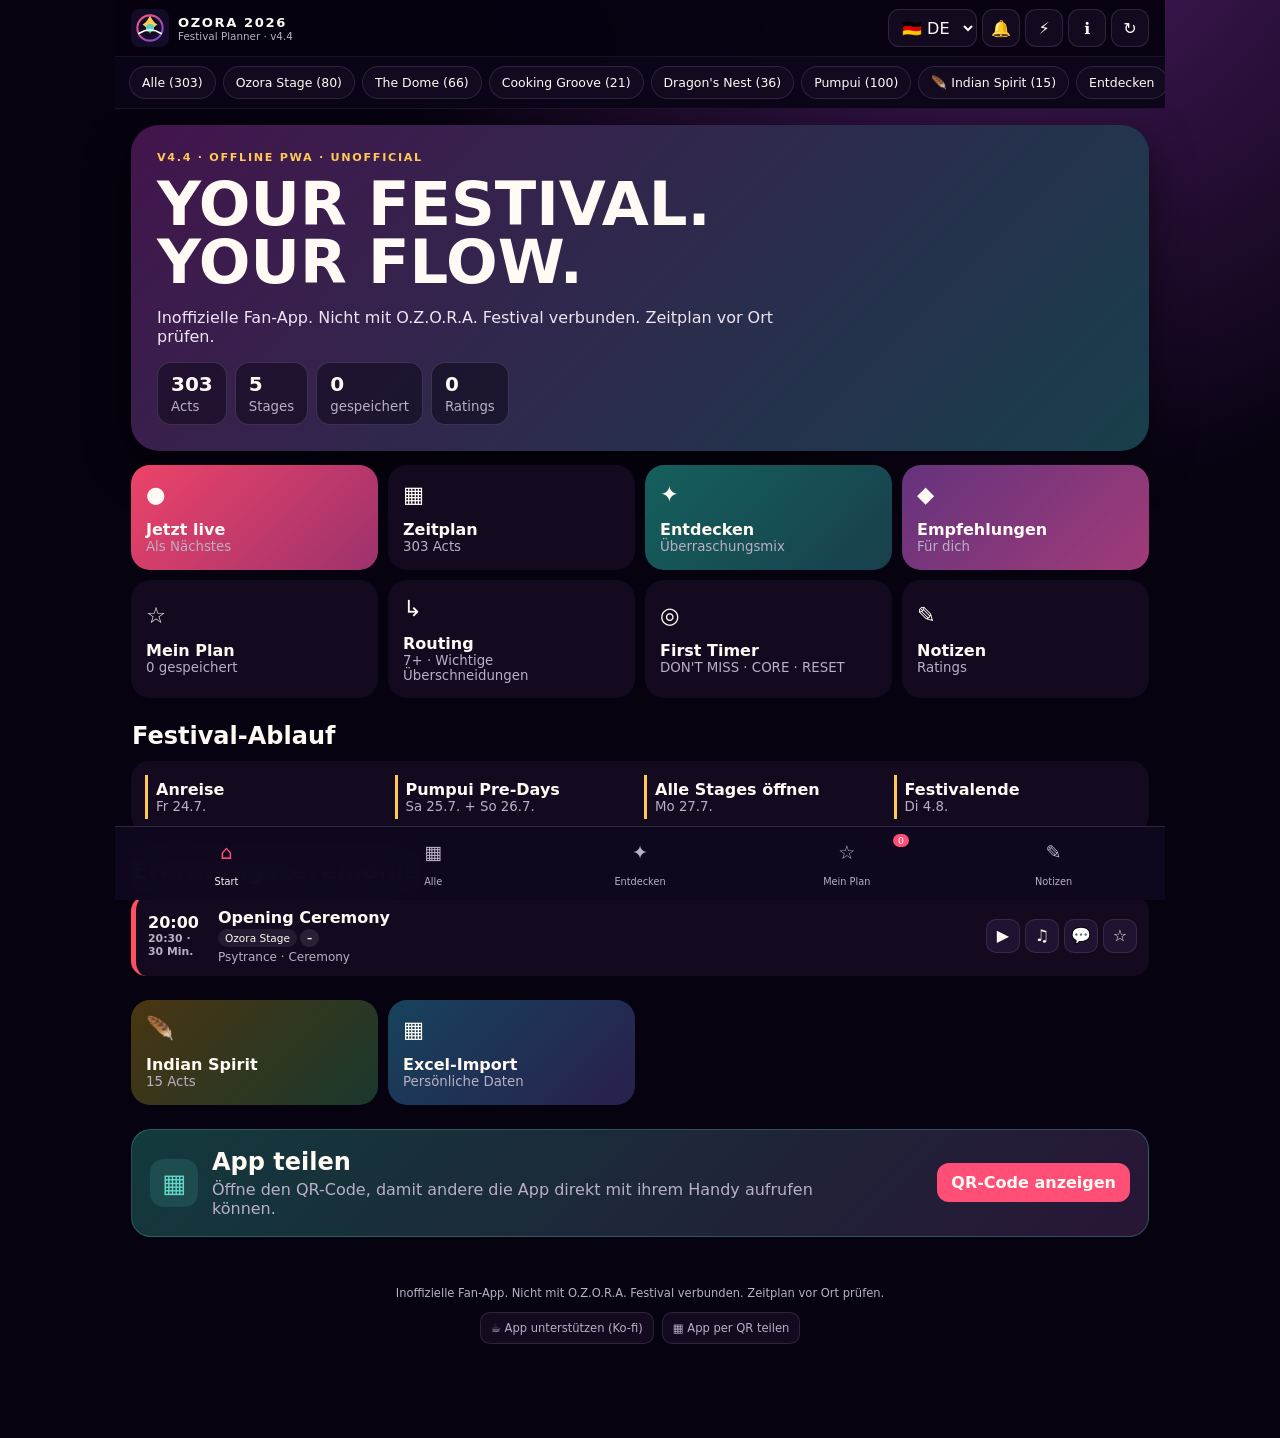
==== index.html @ e159b614 "Add files via upload" ====
<!doctype html>
<html lang="de">
<head>
  <meta charset="utf-8">
  <meta name="viewport" content="width=device-width,initial-scale=1,viewport-fit=cover">
  <meta name="theme-color" content="#06020f">
  <meta name="description" content="Inoffizieller mehrsprachiger Offline-Festivalplaner für Ozora 2026">
  <meta name="apple-mobile-web-app-capable" content="yes">
  <meta name="apple-mobile-web-app-status-bar-style" content="black-translucent">
  <meta name="apple-mobile-web-app-title" content="Ozora 2026">
  <link rel="manifest" href="manifest.json?v=440">
  <link rel="icon" href="icon.svg?v=440" type="image/svg+xml">
  <link rel="apple-touch-icon" href="icon-192.png?v=440">
  <link rel="stylesheet" href="styles.css?v=440">
  <title>Ozora 2026 Planner</title>
</head>
<body>
  <div class="app-shell">
    <header class="topbar">
      <button class="brand" data-route="home" aria-label="Start"><img src="icon.svg?v=440" alt=""><span><b>OZORA 2026</b><small>Festival Planner · v4.4</small></span></button>
      <div class="top-actions">
        <select id="language" aria-label="Sprache"><option value="de">🇩🇪 DE</option><option value="en">🇬🇧 EN</option><option value="es">🇪🇸 ES</option><option value="hu">🇭🇺 HU</option></select>
        <button id="reminderButton" class="icon-button" title="Erinnerungen">🔔</button>
        <button id="compactButton" class="icon-button" title="Kompaktmodus">⚡</button>
        <button id="infoButton" class="icon-button" title="Anleitung">ℹ️</button>
        <button id="cacheButton" class="icon-button" title="Cache leeren">↻</button>
      </div>
    </header>

    <nav id="featureTabs" class="feature-tabs" aria-label="Bereiche"></nav>
    <main id="app" tabindex="-1"></main>

    <footer>
      <p data-i18n="disclaimer">Inoffizielle Fan-App. Nicht mit O.Z.O.R.A. Festival verbunden.</p>
      <div class="footer-actions">
        <a id="kofiLink" href="https://ko-fi.com/" target="_blank" rel="noopener" data-i18n="supportApp">☕ App unterstützen (Ko-fi)</a>
        <button id="qrButton" data-i18n="shareApp">▦ App per QR teilen</button>
      </div>
    </footer>

    <nav class="bottom-nav" aria-label="Hauptnavigation">
      <button data-route="home"><span>⌂</span><small data-i18n="home">Start</small></button>
      <button data-route="schedule"><span>▦</span><small data-i18n="all">Alle</small></button>
      <button data-route="discover"><span>✦</span><small data-i18n="discover">Entdecken</small></button>
      <button data-route="plan"><span>☆</span><small data-i18n="myPlan">Mein Plan</small><i id="planCount">0</i></button>
      <button data-route="journal"><span>✎</span><small data-i18n="journal">Notizen</small></button>
    </nav>
  </div>

  <dialog id="artistDialog" class="modal"><button class="dialog-close" aria-label="Schließen">×</button><div id="artistContent"></div></dialog>
  <dialog id="infoDialog" class="modal wide"><button class="dialog-close" aria-label="Schließen">×</button><div id="infoContent"></div></dialog>
  <dialog id="introDialog" class="modal intro-modal"><img src="icon.svg?v=440" alt=""><h1>OZORA 2026</h1><p data-i18n="chooseLanguage">Wähle deine Sprache</p><div class="intro-langs"><button data-lang="de">🇩🇪 Deutsch</button><button data-lang="en">🇬🇧 English</button><button data-lang="es">🇪🇸 Español</button><button data-lang="hu">🇭🇺 Magyar</button></div><button id="introContinue" class="primary" data-i18n="continue">Weiter</button></dialog>
  <dialog id="qrDialog" class="modal qr-modal"><button class="dialog-close" aria-label="Schließen">×</button><div id="qrContent"></div></dialog>
  <dialog id="reminderDialog" class="modal"><button class="dialog-close" aria-label="Schließen">×</button><div id="reminderContent"></div></dialog>
  <div id="toast" role="status" aria-live="polite"></div>

  <script src="vendor/jszip.min.js?v=440" defer></script>
  <script src="schedule-data.js?v=440" defer></script>
  <script src="xlsx-import.js?v=440" defer></script>
  <script src="app.js?v=440" defer></script>
</body>
</html>
---- styles.css ----
:root{--bg:#06020f;--surface:#130a20;--surface2:#201231;--text:#fffaf3;--muted:#b9afc6;--accent:#ff4f76;--gold:#ffc857;--radius:20px;--shadow:0 14px 42px #0008;color-scheme:dark;font-family:Inter,ui-sans-serif,system-ui,-apple-system,sans-serif}
*{box-sizing:border-box}html{background:var(--bg)}body{margin:0;background:radial-gradient(circle at 80% -10%,#4c1c62 0,transparent 35%),var(--bg);color:var(--text);min-height:100vh}button,select,input,textarea{font:inherit}button{color:inherit;cursor:pointer}a{color:inherit}.app-shell{max-width:1050px;margin:auto;min-height:100vh;padding-bottom:86px}.topbar{position:sticky;top:0;z-index:30;display:flex;align-items:center;justify-content:space-between;padding:9px 16px;background:#06020fee;backdrop-filter:blur(18px);border-bottom:1px solid #fff1}.brand{display:flex;gap:9px;align-items:center;background:none;border:0;text-align:left;padding:0}.brand img{width:38px;height:38px}.brand b{display:block;letter-spacing:.12em;font-size:.82rem}.brand small{display:block;color:var(--muted);font-size:.65rem}.top-actions{display:flex;gap:5px;align-items:center}.top-actions select,.icon-button{height:38px;border:1px solid #ffffff1c;background:var(--surface);border-radius:11px;padding:0 9px}.icon-button{width:38px;padding:0}.feature-tabs{position:sticky;top:57px;z-index:25;display:flex;gap:7px;overflow-x:auto;background:#0b0517ed;padding:9px 14px;border-bottom:1px solid #fff1;scrollbar-width:none}.feature-tabs button{white-space:nowrap;border:1px solid #ffffff1c;background:var(--surface);padding:8px 12px;border-radius:999px;font-size:.78rem}.feature-tabs button.active{background:var(--text);color:var(--bg)}main{padding:16px}.hero{padding:26px;border-radius:28px;background:linear-gradient(135deg,#43154d,#183f4c);box-shadow:var(--shadow)}.eyebrow{color:var(--gold);font-size:.7rem;font-weight:900;letter-spacing:.15em;text-transform:uppercase}.hero h1{font-size:clamp(2rem,7vw,3.8rem);line-height:.95;margin:12px 0}.hero p{max-width:620px;color:#eee4f2}.stats{display:flex;gap:8px;flex-wrap:wrap}.stat{background:#07031177;border:1px solid #fff2;padding:9px 13px;border-radius:14px}.stat b{display:block;font-size:1.25rem}.stat small{color:var(--muted)}.quick-grid,.card-grid{display:grid;grid-template-columns:repeat(2,1fr);gap:10px;margin-top:14px}.quick{min-height:105px;border:0;border-radius:19px;background:var(--surface);padding:15px;text-align:left}.quick span,.quick strong,.quick small{display:block}.quick span{font-size:1.4rem}.quick strong{margin-top:13px}.quick small{color:var(--muted)}.quick.hot{background:linear-gradient(135deg,#ed4368,#9d326d)}.section-head{display:flex;align-items:end;justify-content:space-between;gap:12px;margin:24px 1px 11px}.section-head h1,.section-head h2{margin:0}.section-head p{color:var(--muted);margin:4px 0 0}.festival-box{display:grid;grid-template-columns:repeat(4,1fr);gap:8px;background:var(--surface);padding:14px;border-radius:18px}.festival-step{border-left:3px solid var(--gold);padding:5px 8px}.festival-step b,.festival-step small{display:block}.festival-step small{color:var(--muted)}.controls{display:grid;gap:9px;margin-bottom:13px}.search{width:100%;border:1px solid #ffffff1c;background:var(--surface);color:var(--text);border-radius:14px;padding:12px 14px}.filter-row{display:flex;gap:7px;overflow-x:auto;scrollbar-width:none}.filter-row button{white-space:nowrap;border:1px solid #ffffff1c;background:var(--surface);padding:8px 12px;border-radius:999px}.filter-row button.active{background:var(--text);color:var(--bg)}.timeline{display:grid;gap:8px}.act-card{--stage:#888;position:relative;background:var(--surface);border-left:5px solid var(--stage);border-radius:15px;padding:12px;overflow:hidden}.act-card.epic{background:#25112f}.act-main{display:grid;grid-template-columns:60px 1fr auto;gap:10px;align-items:center}.time{font-weight:900}.time small{display:block;color:var(--muted);font-size:.68rem}.artist-button{display:block;border:0;background:none;padding:0;text-align:left;font-weight:850;font-size:1rem}.meta{font-size:.75rem;color:var(--muted);margin-top:3px}.stage-badge,.tag,.status-badge,.rating-badge{display:inline-block;border-radius:999px;padding:3px 7px;font-size:.66rem;background:#ffffff12;margin:2px 3px 0 0}.tag.is{background:#ffca5725;color:var(--gold)}.status-badge.live{background:#28d17c;color:#06170f}.status-badge.next{background:#54a8ff;color:#071423}.rating-badge{background:#ffffff18;font-weight:800}.row-actions{display:flex;align-items:center;gap:5px}.row-actions button,.row-actions a{border:1px solid #ffffff1a;background:var(--surface2);text-decoration:none;border-radius:10px;min-width:34px;height:34px;display:grid;place-items:center}.row-actions .saved{background:var(--accent)}.details{display:none;border-top:1px solid #fff1;margin-top:10px;padding-top:10px}.act-card.open .details{display:block}.rating-sliders{display:grid;grid-template-columns:1fr 1fr;gap:12px}.rating-sliders label{font-size:.73rem;color:var(--muted)}input[type=range]{width:100%;accent-color:var(--accent)}textarea{width:100%;min-height:72px;border:1px solid #ffffff1c;border-radius:12px;background:#090414;color:var(--text);padding:10px;margin-top:8px;resize:vertical}.primary,.danger,.secondary{border:0;border-radius:12px;padding:10px 14px;font-weight:800}.primary{background:var(--accent)}.secondary{background:var(--surface2)}.danger{background:#8e2941}.empty{background:var(--surface);border-radius:18px;padding:44px 20px;text-align:center;color:var(--muted)}.plan-actions{display:flex;gap:8px;flex-wrap:wrap}.day-group{margin-bottom:22px}.day-group h2{position:sticky;top:106px;z-index:8;background:var(--bg);padding:8px 2px;margin:0 0 8px}.conflict{border:1px solid #ffb65755;background:#2a1718;padding:13px;border-radius:15px;margin-bottom:8px}.conflict strong{color:var(--gold)}.route-day{background:var(--surface);padding:14px;border-radius:18px;margin-bottom:12px}.route-day h2{margin-top:0}.first-grid{display:grid;grid-template-columns:repeat(3,1fr);gap:10px}.first-card{background:var(--surface);border-radius:17px;padding:14px}.first-card h3{margin-top:0}.first-card .dont{color:#ff6c82}.first-card .core{color:var(--gold)}.first-card .reset{color:#62d7c8}.notice{border:1px solid #ffc85755;background:#2a2112;padding:13px;border-radius:14px}.poster-row{display:grid;grid-template-columns:repeat(5,minmax(150px,1fr));gap:10px;overflow-x:auto}.poster-row a{min-width:150px;text-decoration:none;background:var(--surface);padding:7px;border-radius:14px}.poster-row img{display:block;width:100%;aspect-ratio:2048/1763;object-fit:cover;border-radius:9px}.poster-row b{display:block;font-size:.72rem;padding:6px 2px 1px}.bottom-nav{position:fixed;z-index:40;bottom:0;left:50%;transform:translateX(-50%);width:min(1050px,100%);height:74px;display:grid;grid-template-columns:repeat(5,1fr);padding:7px 8px calc(6px + env(safe-area-inset-bottom));background:#10081ff3;backdrop-filter:blur(20px);border-top:1px solid #fff2}.bottom-nav button{position:relative;border:0;background:none;color:var(--muted);display:grid;place-items:center;gap:1px}.bottom-nav span{font-size:1.2rem}.bottom-nav small{font-size:.61rem}.bottom-nav button.active{color:var(--text)}.bottom-nav button.active span{color:var(--accent)}.bottom-nav i{position:absolute;right:20%;top:0;background:var(--accent);color:white;border-radius:99px;padding:1px 5px;font-size:.58rem;font-style:normal}footer{text-align:center;color:var(--muted);font-size:.72rem;padding:22px 16px 8px}.footer-actions{display:flex;justify-content:center;gap:8px}.footer-actions a,.footer-actions button{border:1px solid #ffffff1c;background:var(--surface);border-radius:10px;padding:8px 10px;text-decoration:none}.modal{width:min(560px,calc(100% - 24px));max-height:85vh;overflow:auto;border:1px solid #ffffff20;border-radius:21px;background:var(--surface);color:var(--text);padding:22px;box-shadow:var(--shadow)}.modal::backdrop{background:#030108d9;backdrop-filter:blur(5px)}.dialog-close{float:right;border:0;background:#ffffff12;width:34px;height:34px;border-radius:50%;font-size:1.3rem}.wide{width:min(760px,calc(100% - 24px))}.intro-modal{text-align:center}.intro-modal>img{width:84px}.intro-langs{display:grid;grid-template-columns:1fr 1fr;gap:8px;margin:18px 0}.intro-langs button{padding:12px;border:1px solid #fff2;background:var(--surface2);border-radius:12px}.intro-langs button.selected{outline:2px solid var(--accent)}.qr-modal{text-align:center}.qr-modal img{width:min(300px,90%);background:white;border-radius:12px}.help-section{padding:9px 0;border-bottom:1px solid #fff1}.help-section h3{margin:0 0 4px}.profile-links{display:flex;flex-wrap:wrap;gap:7px}.profile-links a{background:var(--surface2);text-decoration:none;border-radius:10px;padding:9px 11px}#toast{position:fixed;z-index:70;left:50%;bottom:90px;transform:translate(-50%,16px);opacity:0;background:var(--text);color:var(--bg);border-radius:999px;padding:9px 14px;transition:.2s;pointer-events:none;white-space:nowrap}#toast.show{opacity:1;transform:translate(-50%,0)}body.compact .act-card{padding:7px 10px}body.compact .act-main{grid-template-columns:52px 1fr auto}body.compact .meta{font-size:.68rem}body.compact .row-actions a{display:none}
@media(max-width:700px){main{padding:12px}.top-actions select{width:68px}.festival-box{grid-template-columns:1fr 1fr}.first-grid{grid-template-columns:1fr}.poster-row{grid-template-columns:repeat(5,165px)}.rating-sliders{grid-template-columns:1fr}.act-main{grid-template-columns:52px 1fr auto;gap:7px}.row-actions{gap:3px}.row-actions button,.row-actions a{min-width:31px;height:31px}.feature-tabs{top:57px}.day-group h2{top:106px}}
@media(min-width:760px){.card-grid{grid-template-columns:repeat(3,1fr)}.quick-grid{grid-template-columns:repeat(4,1fr)}}
.icon-button.active{background:var(--accent);border-color:transparent;color:#fff}.quick.discover{background:linear-gradient(135deg,#14605d,#183f4c)}.quick.recommend{background:linear-gradient(135deg,#64337d,#a13b78)}.genre-row button{border-color:#62d7c833}.genre-row button.active{background:#62d7c8;color:#061412}.recommendation-list{display:grid;gap:13px}.recommendation-item{background:linear-gradient(145deg,#1c0d2b,#10081f);border:1px solid #ffffff12;border-radius:19px;padding:10px}.recommendation-item .act-card{background:#ffffff08}.recommendation-reason{display:flex;align-items:center;justify-content:space-between;gap:10px;padding:4px 5px 10px}.recommendation-reason b{color:var(--gold)}.recommendation-reason small{color:var(--muted);text-align:right}.reminder-status{display:flex;justify-content:space-between;align-items:center;border-radius:15px;padding:14px;margin:15px 0}.reminder-status b,.reminder-status small{display:block}.reminder-status small{color:var(--muted)}.reminder-status.on{background:#123b2b;border:1px solid #28d17c55}.reminder-status.off{background:#28152e;border:1px solid #ffffff16}.reminder-select{display:flex;justify-content:space-between;align-items:center;gap:14px;background:var(--surface2);border-radius:14px;padding:12px 14px;margin-bottom:10px}.reminder-select select{min-width:80px;border:1px solid #ffffff22;border-radius:10px;background:var(--surface);color:var(--text);padding:8px}.reminder-toggle{width:100%}.reminder-note{font-size:.82rem;line-height:1.45}.danger-note{border-color:#ff4f6255;background:#35131c}.reminder-tag{background:#ff4f7628;color:#ffc4d2}
@media(max-width:430px){.topbar{padding:8px 9px}.brand{gap:5px}.brand img{width:34px;height:34px}.brand b{font-size:.68rem}.brand small{display:none}.top-actions{gap:3px}.top-actions select{width:56px;height:34px;padding:0 5px}.icon-button{width:34px;height:34px}.recommendation-reason{align-items:flex-start;flex-direction:column}.recommendation-reason small{text-align:left}}
.share-panel{display:flex;align-items:center;justify-content:space-between;gap:18px;margin-top:24px;padding:18px;border:1px solid #62d7c844;border-radius:20px;background:linear-gradient(135deg,#123a3c,#281536)}.share-panel>div{display:flex;align-items:center;gap:14px}.share-panel h2{margin:0 0 4px}.share-panel p{margin:0;color:var(--muted);max-width:620px}.share-icon{display:grid;place-items:center;flex:0 0 48px;width:48px;height:48px;border-radius:14px;background:#62d7c822;color:#62d7c8;font-size:1.6rem}.qr-modal .app-url{display:block;margin:10px auto 16px;color:#62d7c8;overflow-wrap:anywhere}.qr-actions{display:grid;grid-template-columns:1fr 1fr;gap:8px}.donation-note{margin-top:16px;padding-top:14px;border-top:1px solid #ffffff17;color:var(--muted);font-size:.82rem}.footer-actions{flex-wrap:wrap}@media(max-width:560px){.share-panel{align-items:stretch;flex-direction:column}.share-panel>button{width:100%}.qr-actions{grid-template-columns:1fr}}
.is-count{display:grid;place-items:center;min-width:52px;height:52px;border-radius:50%;background:#ffc85722;color:var(--gold);font-size:1.25rem;font-weight:900}.is-source{border-color:#ffc85744}.is-quick{background:linear-gradient(135deg,#493511,#1a382d)}.import-quick{background:linear-gradient(135deg,#16425c,#29204d)}.home-tools{margin-top:24px}.import-panel{display:grid;grid-template-columns:auto 1fr auto;align-items:center;gap:16px;background:var(--surface);border:1px solid #ffffff18;border-radius:20px;padding:18px}.import-panel h2,.import-panel p{margin:0 0 5px}.import-icon{display:grid;place-items:center;width:62px;height:62px;border-radius:16px;background:#197047;color:#fff;font-weight:900;font-size:.8rem;letter-spacing:.08em}.file-button{display:inline-grid;place-items:center;position:relative;overflow:hidden;text-align:center}.file-button input{position:absolute;inset:0;opacity:0;cursor:pointer}.template-download{display:block;margin:10px 0;padding:13px 15px;border:1px solid #62d7c844;border-radius:14px;background:#14312f;color:#62d7c8;text-align:center;text-decoration:none;font-weight:800}.import-result{margin-top:15px;padding:18px;border-radius:20px;background:var(--surface);border:1px solid #ffffff18}.import-result h2{margin-top:0}.import-stats{display:grid;grid-template-columns:1fr 1fr;gap:9px;margin:12px 0}.import-stats span{display:flex;flex-direction:column;padding:12px;border-radius:14px;background:var(--surface2);color:var(--muted)}.import-stats b{font-size:1.45rem;color:var(--text)}.import-result details{margin:10px 0;color:var(--muted)}@media(max-width:620px){.import-panel{grid-template-columns:auto 1fr}.import-panel .file-button{grid-column:1/-1;width:100%}.import-stats{grid-template-columns:1fr}}
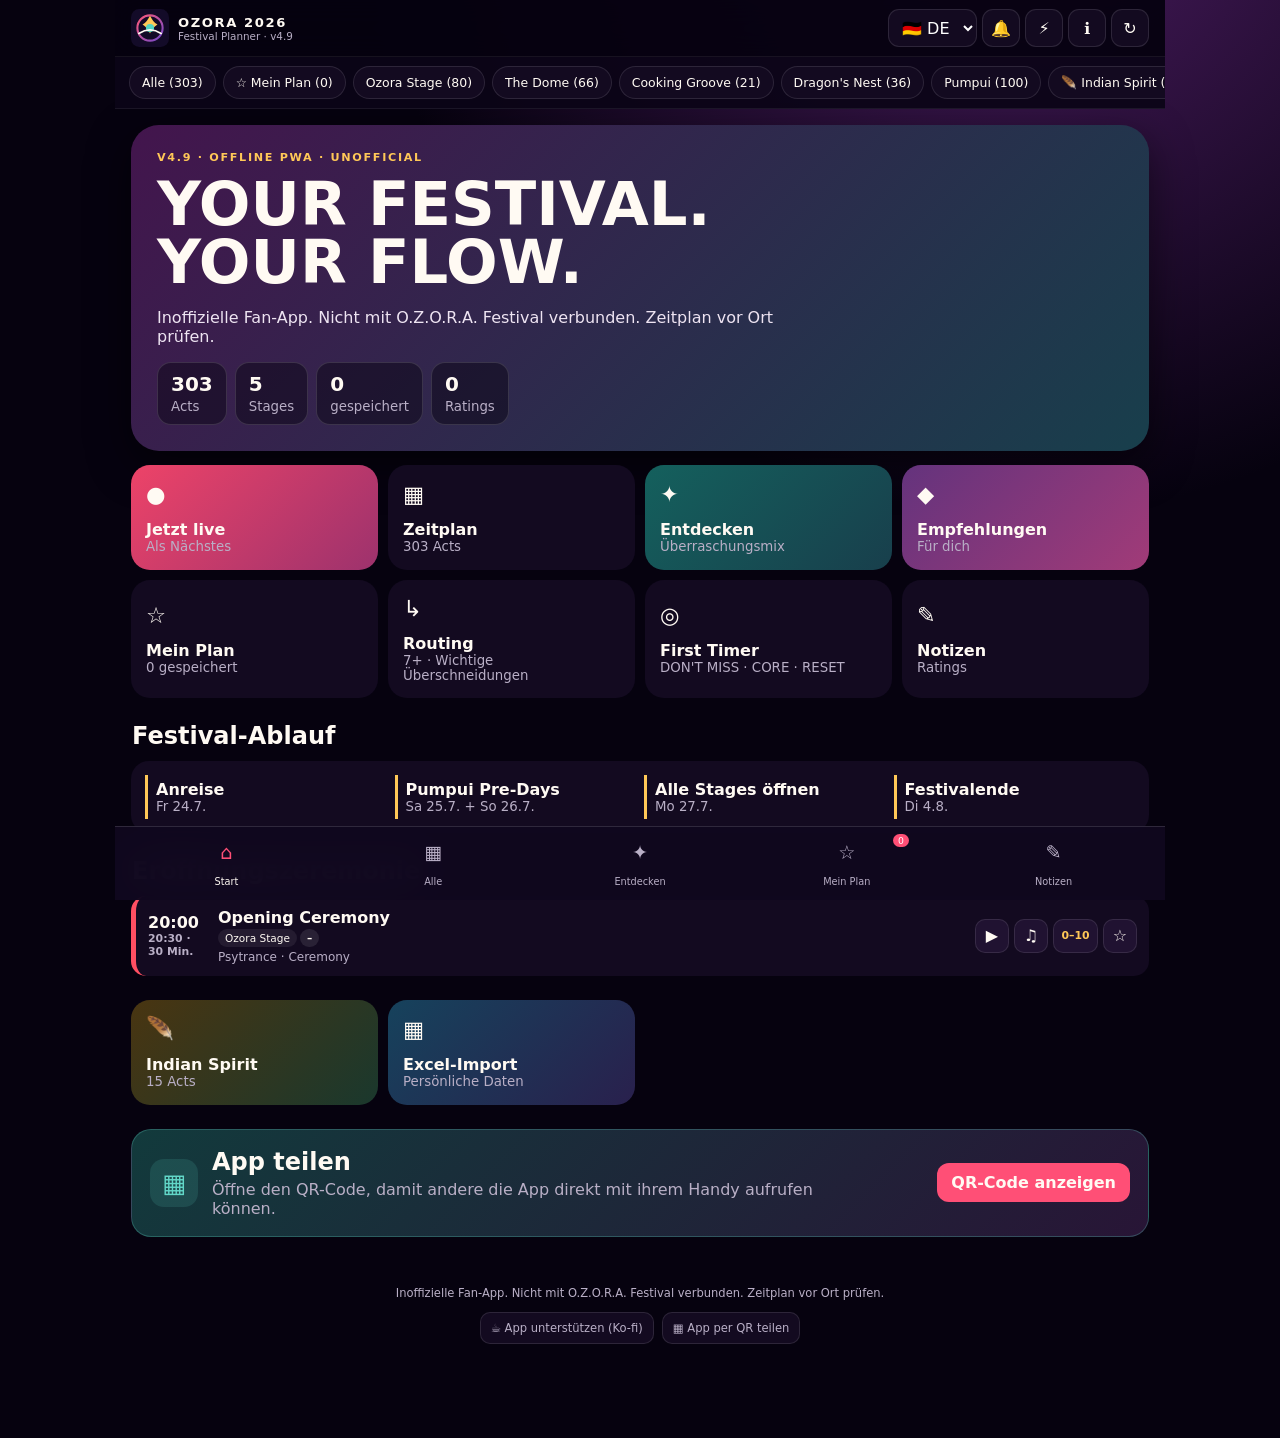
==== commit 3c84e336: "Add files via upload" ====
--- a/index.html
+++ b/index.html
@@ -8,16 +8,17 @@
   <meta name="apple-mobile-web-app-capable" content="yes">
   <meta name="apple-mobile-web-app-status-bar-style" content="black-translucent">
   <meta name="apple-mobile-web-app-title" content="Ozora 2026">
-  <link rel="manifest" href="manifest.json?v=440">
-  <link rel="icon" href="icon.svg?v=440" type="image/svg+xml">
-  <link rel="apple-touch-icon" href="icon-192.png?v=440">
-  <link rel="stylesheet" href="styles.css?v=440">
+  <link rel="manifest" href="manifest.json?v=490">
+  <link rel="icon" href="icon.svg?v=490" type="image/svg+xml">
+  <link rel="apple-touch-icon" href="icon-192.png?v=490">
+  <link rel="stylesheet" href="styles.css?v=490">
+  <link rel="stylesheet" href="artist-profile.css?v=490">
   <title>Ozora 2026 Planner</title>
 </head>
 <body>
   <div class="app-shell">
     <header class="topbar">
-      <button class="brand" data-route="home" aria-label="Start"><img src="icon.svg?v=440" alt=""><span><b>OZORA 2026</b><small>Festival Planner · v4.4</small></span></button>
+      <button class="brand" data-route="home" aria-label="Start"><img src="icon.svg?v=490" alt=""><span><b>OZORA 2026</b><small>Festival Planner · v4.9</small></span></button>
       <div class="top-actions">
         <select id="language" aria-label="Sprache"><option value="de">🇩🇪 DE</option><option value="en">🇬🇧 EN</option><option value="es">🇪🇸 ES</option><option value="hu">🇭🇺 HU</option></select>
         <button id="reminderButton" class="icon-button" title="Erinnerungen">🔔</button>
@@ -49,14 +50,14 @@
 
   <dialog id="artistDialog" class="modal"><button class="dialog-close" aria-label="Schließen">×</button><div id="artistContent"></div></dialog>
   <dialog id="infoDialog" class="modal wide"><button class="dialog-close" aria-label="Schließen">×</button><div id="infoContent"></div></dialog>
-  <dialog id="introDialog" class="modal intro-modal"><img src="icon.svg?v=440" alt=""><h1>OZORA 2026</h1><p data-i18n="chooseLanguage">Wähle deine Sprache</p><div class="intro-langs"><button data-lang="de">🇩🇪 Deutsch</button><button data-lang="en">🇬🇧 English</button><button data-lang="es">🇪🇸 Español</button><button data-lang="hu">🇭🇺 Magyar</button></div><button id="introContinue" class="primary" data-i18n="continue">Weiter</button></dialog>
+  <dialog id="introDialog" class="modal intro-modal"><img src="icon.svg?v=490" alt=""><h1>OZORA 2026</h1><p data-i18n="chooseLanguage">Wähle deine Sprache</p><div class="intro-langs"><button data-lang="de">🇩🇪 Deutsch</button><button data-lang="en">🇬🇧 English</button><button data-lang="es">🇪🇸 Español</button><button data-lang="hu">🇭🇺 Magyar</button></div><button id="introContinue" class="primary" data-i18n="continue">Weiter</button></dialog>
   <dialog id="qrDialog" class="modal qr-modal"><button class="dialog-close" aria-label="Schließen">×</button><div id="qrContent"></div></dialog>
   <dialog id="reminderDialog" class="modal"><button class="dialog-close" aria-label="Schließen">×</button><div id="reminderContent"></div></dialog>
   <div id="toast" role="status" aria-live="polite"></div>
 
-  <script src="vendor/jszip.min.js?v=440" defer></script>
-  <script src="schedule-data.js?v=440" defer></script>
-  <script src="xlsx-import.js?v=440" defer></script>
-  <script src="app.js?v=440" defer></script>
+  <script src="jszip.min.js?v=490" defer></script>
+  <script src="schedule-data.js?v=490" defer></script>
+  <script src="xlsx-import.js?v=490" defer></script>
+  <script src="app.js?v=490" defer></script>
 </body>
 </html>
--- a/styles.css
+++ b/styles.css
@@ -1,6 +1,11 @@
 :root{--bg:#06020f;--surface:#130a20;--surface2:#201231;--text:#fffaf3;--muted:#b9afc6;--accent:#ff4f76;--gold:#ffc857;--radius:20px;--shadow:0 14px 42px #0008;color-scheme:dark;font-family:Inter,ui-sans-serif,system-ui,-apple-system,sans-serif}
 *{box-sizing:border-box}html{background:var(--bg)}body{margin:0;background:radial-gradient(circle at 80% -10%,#4c1c62 0,transparent 35%),var(--bg);color:var(--text);min-height:100vh}button,select,input,textarea{font:inherit}button{color:inherit;cursor:pointer}a{color:inherit}.app-shell{max-width:1050px;margin:auto;min-height:100vh;padding-bottom:86px}.topbar{position:sticky;top:0;z-index:30;display:flex;align-items:center;justify-content:space-between;padding:9px 16px;background:#06020fee;backdrop-filter:blur(18px);border-bottom:1px solid #fff1}.brand{display:flex;gap:9px;align-items:center;background:none;border:0;text-align:left;padding:0}.brand img{width:38px;height:38px}.brand b{display:block;letter-spacing:.12em;font-size:.82rem}.brand small{display:block;color:var(--muted);font-size:.65rem}.top-actions{display:flex;gap:5px;align-items:center}.top-actions select,.icon-button{height:38px;border:1px solid #ffffff1c;background:var(--surface);border-radius:11px;padding:0 9px}.icon-button{width:38px;padding:0}.feature-tabs{position:sticky;top:57px;z-index:25;display:flex;gap:7px;overflow-x:auto;background:#0b0517ed;padding:9px 14px;border-bottom:1px solid #fff1;scrollbar-width:none}.feature-tabs button{white-space:nowrap;border:1px solid #ffffff1c;background:var(--surface);padding:8px 12px;border-radius:999px;font-size:.78rem}.feature-tabs button.active{background:var(--text);color:var(--bg)}main{padding:16px}.hero{padding:26px;border-radius:28px;background:linear-gradient(135deg,#43154d,#183f4c);box-shadow:var(--shadow)}.eyebrow{color:var(--gold);font-size:.7rem;font-weight:900;letter-spacing:.15em;text-transform:uppercase}.hero h1{font-size:clamp(2rem,7vw,3.8rem);line-height:.95;margin:12px 0}.hero p{max-width:620px;color:#eee4f2}.stats{display:flex;gap:8px;flex-wrap:wrap}.stat{background:#07031177;border:1px solid #fff2;padding:9px 13px;border-radius:14px}.stat b{display:block;font-size:1.25rem}.stat small{color:var(--muted)}.quick-grid,.card-grid{display:grid;grid-template-columns:repeat(2,1fr);gap:10px;margin-top:14px}.quick{min-height:105px;border:0;border-radius:19px;background:var(--surface);padding:15px;text-align:left}.quick span,.quick strong,.quick small{display:block}.quick span{font-size:1.4rem}.quick strong{margin-top:13px}.quick small{color:var(--muted)}.quick.hot{background:linear-gradient(135deg,#ed4368,#9d326d)}.section-head{display:flex;align-items:end;justify-content:space-between;gap:12px;margin:24px 1px 11px}.section-head h1,.section-head h2{margin:0}.section-head p{color:var(--muted);margin:4px 0 0}.festival-box{display:grid;grid-template-columns:repeat(4,1fr);gap:8px;background:var(--surface);padding:14px;border-radius:18px}.festival-step{border-left:3px solid var(--gold);padding:5px 8px}.festival-step b,.festival-step small{display:block}.festival-step small{color:var(--muted)}.controls{display:grid;gap:9px;margin-bottom:13px}.search{width:100%;border:1px solid #ffffff1c;background:var(--surface);color:var(--text);border-radius:14px;padding:12px 14px}.filter-row{display:flex;gap:7px;overflow-x:auto;scrollbar-width:none}.filter-row button{white-space:nowrap;border:1px solid #ffffff1c;background:var(--surface);padding:8px 12px;border-radius:999px}.filter-row button.active{background:var(--text);color:var(--bg)}.timeline{display:grid;gap:8px}.act-card{--stage:#888;position:relative;background:var(--surface);border-left:5px solid var(--stage);border-radius:15px;padding:12px;overflow:hidden}.act-card.epic{background:#25112f}.act-main{display:grid;grid-template-columns:60px 1fr auto;gap:10px;align-items:center}.time{font-weight:900}.time small{display:block;color:var(--muted);font-size:.68rem}.artist-button{display:block;border:0;background:none;padding:0;text-align:left;font-weight:850;font-size:1rem}.meta{font-size:.75rem;color:var(--muted);margin-top:3px}.stage-badge,.tag,.status-badge,.rating-badge{display:inline-block;border-radius:999px;padding:3px 7px;font-size:.66rem;background:#ffffff12;margin:2px 3px 0 0}.tag.is{background:#ffca5725;color:var(--gold)}.status-badge.live{background:#28d17c;color:#06170f}.status-badge.next{background:#54a8ff;color:#071423}.rating-badge{background:#ffffff18;font-weight:800}.row-actions{display:flex;align-items:center;gap:5px}.row-actions button,.row-actions a{border:1px solid #ffffff1a;background:var(--surface2);text-decoration:none;border-radius:10px;min-width:34px;height:34px;display:grid;place-items:center}.row-actions .saved{background:var(--accent)}.details{display:none;border-top:1px solid #fff1;margin-top:10px;padding-top:10px}.act-card.open .details{display:block}.rating-sliders{display:grid;grid-template-columns:1fr 1fr;gap:12px}.rating-sliders label{font-size:.73rem;color:var(--muted)}input[type=range]{width:100%;accent-color:var(--accent)}textarea{width:100%;min-height:72px;border:1px solid #ffffff1c;border-radius:12px;background:#090414;color:var(--text);padding:10px;margin-top:8px;resize:vertical}.primary,.danger,.secondary{border:0;border-radius:12px;padding:10px 14px;font-weight:800}.primary{background:var(--accent)}.secondary{background:var(--surface2)}.danger{background:#8e2941}.empty{background:var(--surface);border-radius:18px;padding:44px 20px;text-align:center;color:var(--muted)}.plan-actions{display:flex;gap:8px;flex-wrap:wrap}.day-group{margin-bottom:22px}.day-group h2{position:sticky;top:106px;z-index:8;background:var(--bg);padding:8px 2px;margin:0 0 8px}.conflict{border:1px solid #ffb65755;background:#2a1718;padding:13px;border-radius:15px;margin-bottom:8px}.conflict strong{color:var(--gold)}.route-day{background:var(--surface);padding:14px;border-radius:18px;margin-bottom:12px}.route-day h2{margin-top:0}.first-grid{display:grid;grid-template-columns:repeat(3,1fr);gap:10px}.first-card{background:var(--surface);border-radius:17px;padding:14px}.first-card h3{margin-top:0}.first-card .dont{color:#ff6c82}.first-card .core{color:var(--gold)}.first-card .reset{color:#62d7c8}.notice{border:1px solid #ffc85755;background:#2a2112;padding:13px;border-radius:14px}.poster-row{display:grid;grid-template-columns:repeat(5,minmax(150px,1fr));gap:10px;overflow-x:auto}.poster-row a{min-width:150px;text-decoration:none;background:var(--surface);padding:7px;border-radius:14px}.poster-row img{display:block;width:100%;aspect-ratio:2048/1763;object-fit:cover;border-radius:9px}.poster-row b{display:block;font-size:.72rem;padding:6px 2px 1px}.bottom-nav{position:fixed;z-index:40;bottom:0;left:50%;transform:translateX(-50%);width:min(1050px,100%);height:74px;display:grid;grid-template-columns:repeat(5,1fr);padding:7px 8px calc(6px + env(safe-area-inset-bottom));background:#10081ff3;backdrop-filter:blur(20px);border-top:1px solid #fff2}.bottom-nav button{position:relative;border:0;background:none;color:var(--muted);display:grid;place-items:center;gap:1px}.bottom-nav span{font-size:1.2rem}.bottom-nav small{font-size:.61rem}.bottom-nav button.active{color:var(--text)}.bottom-nav button.active span{color:var(--accent)}.bottom-nav i{position:absolute;right:20%;top:0;background:var(--accent);color:white;border-radius:99px;padding:1px 5px;font-size:.58rem;font-style:normal}footer{text-align:center;color:var(--muted);font-size:.72rem;padding:22px 16px 8px}.footer-actions{display:flex;justify-content:center;gap:8px}.footer-actions a,.footer-actions button{border:1px solid #ffffff1c;background:var(--surface);border-radius:10px;padding:8px 10px;text-decoration:none}.modal{width:min(560px,calc(100% - 24px));max-height:85vh;overflow:auto;border:1px solid #ffffff20;border-radius:21px;background:var(--surface);color:var(--text);padding:22px;box-shadow:var(--shadow)}.modal::backdrop{background:#030108d9;backdrop-filter:blur(5px)}.dialog-close{float:right;border:0;background:#ffffff12;width:34px;height:34px;border-radius:50%;font-size:1.3rem}.wide{width:min(760px,calc(100% - 24px))}.intro-modal{text-align:center}.intro-modal>img{width:84px}.intro-langs{display:grid;grid-template-columns:1fr 1fr;gap:8px;margin:18px 0}.intro-langs button{padding:12px;border:1px solid #fff2;background:var(--surface2);border-radius:12px}.intro-langs button.selected{outline:2px solid var(--accent)}.qr-modal{text-align:center}.qr-modal img{width:min(300px,90%);background:white;border-radius:12px}.help-section{padding:9px 0;border-bottom:1px solid #fff1}.help-section h3{margin:0 0 4px}.profile-links{display:flex;flex-wrap:wrap;gap:7px}.profile-links a{background:var(--surface2);text-decoration:none;border-radius:10px;padding:9px 11px}#toast{position:fixed;z-index:70;left:50%;bottom:90px;transform:translate(-50%,16px);opacity:0;background:var(--text);color:var(--bg);border-radius:999px;padding:9px 14px;transition:.2s;pointer-events:none;white-space:nowrap}#toast.show{opacity:1;transform:translate(-50%,0)}body.compact .act-card{padding:7px 10px}body.compact .act-main{grid-template-columns:52px 1fr auto}body.compact .meta{font-size:.68rem}body.compact .row-actions a{display:none}
 @media(max-width:700px){main{padding:12px}.top-actions select{width:68px}.festival-box{grid-template-columns:1fr 1fr}.first-grid{grid-template-columns:1fr}.poster-row{grid-template-columns:repeat(5,165px)}.rating-sliders{grid-template-columns:1fr}.act-main{grid-template-columns:52px 1fr auto;gap:7px}.row-actions{gap:3px}.row-actions button,.row-actions a{min-width:31px;height:31px}.feature-tabs{top:57px}.day-group h2{top:106px}}
+
+/* v4.5: one-tap ratings remain usable on narrow touch screens. */
+.rating-badge{border:0;color:var(--text);font-weight:800}.rating-open{cursor:pointer}.rate-heading{display:flex;justify-content:space-between;gap:10px;align-items:baseline;margin-bottom:8px}.rate-heading small{color:var(--muted);font-size:.72rem;text-align:right}.quick-ratings{display:grid;grid-template-columns:repeat(6,1fr);gap:6px;margin-bottom:12px}.quick-ratings button{min-height:38px;border:1px solid #ffffff25;border-radius:10px;background:var(--surface2);color:var(--text);font-weight:900}.quick-ratings button.selected{background:var(--accent);border-color:var(--accent)}
+.row-actions .rate-action{min-width:45px;padding:0 6px;color:var(--gold);font-size:.68rem;font-weight:900}
+@media(max-width:420px){.quick-ratings{grid-template-columns:repeat(3,1fr)}.rate-heading{align-items:flex-start;flex-direction:column;gap:3px}.rate-heading small{text-align:left}}
 @media(min-width:760px){.card-grid{grid-template-columns:repeat(3,1fr)}.quick-grid{grid-template-columns:repeat(4,1fr)}}
 .icon-button.active{background:var(--accent);border-color:transparent;color:#fff}.quick.discover{background:linear-gradient(135deg,#14605d,#183f4c)}.quick.recommend{background:linear-gradient(135deg,#64337d,#a13b78)}.genre-row button{border-color:#62d7c833}.genre-row button.active{background:#62d7c8;color:#061412}.recommendation-list{display:grid;gap:13px}.recommendation-item{background:linear-gradient(145deg,#1c0d2b,#10081f);border:1px solid #ffffff12;border-radius:19px;padding:10px}.recommendation-item .act-card{background:#ffffff08}.recommendation-reason{display:flex;align-items:center;justify-content:space-between;gap:10px;padding:4px 5px 10px}.recommendation-reason b{color:var(--gold)}.recommendation-reason small{color:var(--muted);text-align:right}.reminder-status{display:flex;justify-content:space-between;align-items:center;border-radius:15px;padding:14px;margin:15px 0}.reminder-status b,.reminder-status small{display:block}.reminder-status small{color:var(--muted)}.reminder-status.on{background:#123b2b;border:1px solid #28d17c55}.reminder-status.off{background:#28152e;border:1px solid #ffffff16}.reminder-select{display:flex;justify-content:space-between;align-items:center;gap:14px;background:var(--surface2);border-radius:14px;padding:12px 14px;margin-bottom:10px}.reminder-select select{min-width:80px;border:1px solid #ffffff22;border-radius:10px;background:var(--surface);color:var(--text);padding:8px}.reminder-toggle{width:100%}.reminder-note{font-size:.82rem;line-height:1.45}.danger-note{border-color:#ff4f6255;background:#35131c}.reminder-tag{background:#ff4f7628;color:#ffc4d2}
 @media(max-width:430px){.topbar{padding:8px 9px}.brand{gap:5px}.brand img{width:34px;height:34px}.brand b{font-size:.68rem}.brand small{display:none}.top-actions{gap:3px}.top-actions select{width:56px;height:34px;padding:0 5px}.icon-button{width:34px;height:34px}.recommendation-reason{align-items:flex-start;flex-direction:column}.recommendation-reason small{text-align:left}}
--- a/artist-profile.css
+++ b/artist-profile.css
@@ -0,0 +1,74 @@
+.profile-rating-hint {
+  margin: -6px 0 12px;
+  color: var(--muted);
+  font-size: .82rem;
+  line-height: 1.4;
+}
+
+.profile-occurrences {
+  display: grid;
+  gap: 10px;
+}
+
+.profile-occurrence {
+  padding: 12px;
+  border: 1px solid #ffffff18;
+  border-radius: 15px;
+  background: var(--surface2);
+}
+
+.profile-occurrence-head {
+  display: flex;
+  align-items: flex-start;
+  justify-content: space-between;
+  gap: 12px;
+}
+
+.profile-occurrence-head small {
+  display: block;
+  margin-top: 3px;
+  color: var(--muted);
+  font-size: .75rem;
+}
+
+.profile-rating-label {
+  flex: 0 0 auto;
+  border-radius: 999px;
+  padding: 5px 9px;
+  background: #ffffff18;
+  color: var(--gold);
+  font-size: .72rem;
+  font-weight: 900;
+}
+
+.profile-score-grid {
+  display: grid;
+  grid-template-columns: repeat(6, 1fr);
+  gap: 5px;
+  margin-top: 11px;
+}
+
+.profile-score-grid button {
+  min-height: 38px;
+  border: 1px solid #ffffff25;
+  border-radius: 9px;
+  background: var(--surface);
+  color: var(--text);
+  font-weight: 900;
+}
+
+.profile-score-grid button.selected {
+  border-color: var(--accent);
+  background: var(--accent);
+  color: #fff;
+}
+
+.profile-links {
+  margin-bottom: 18px;
+}
+
+@media (max-width: 420px) {
+  .profile-score-grid {
+    grid-template-columns: repeat(4, 1fr);
+  }
+}
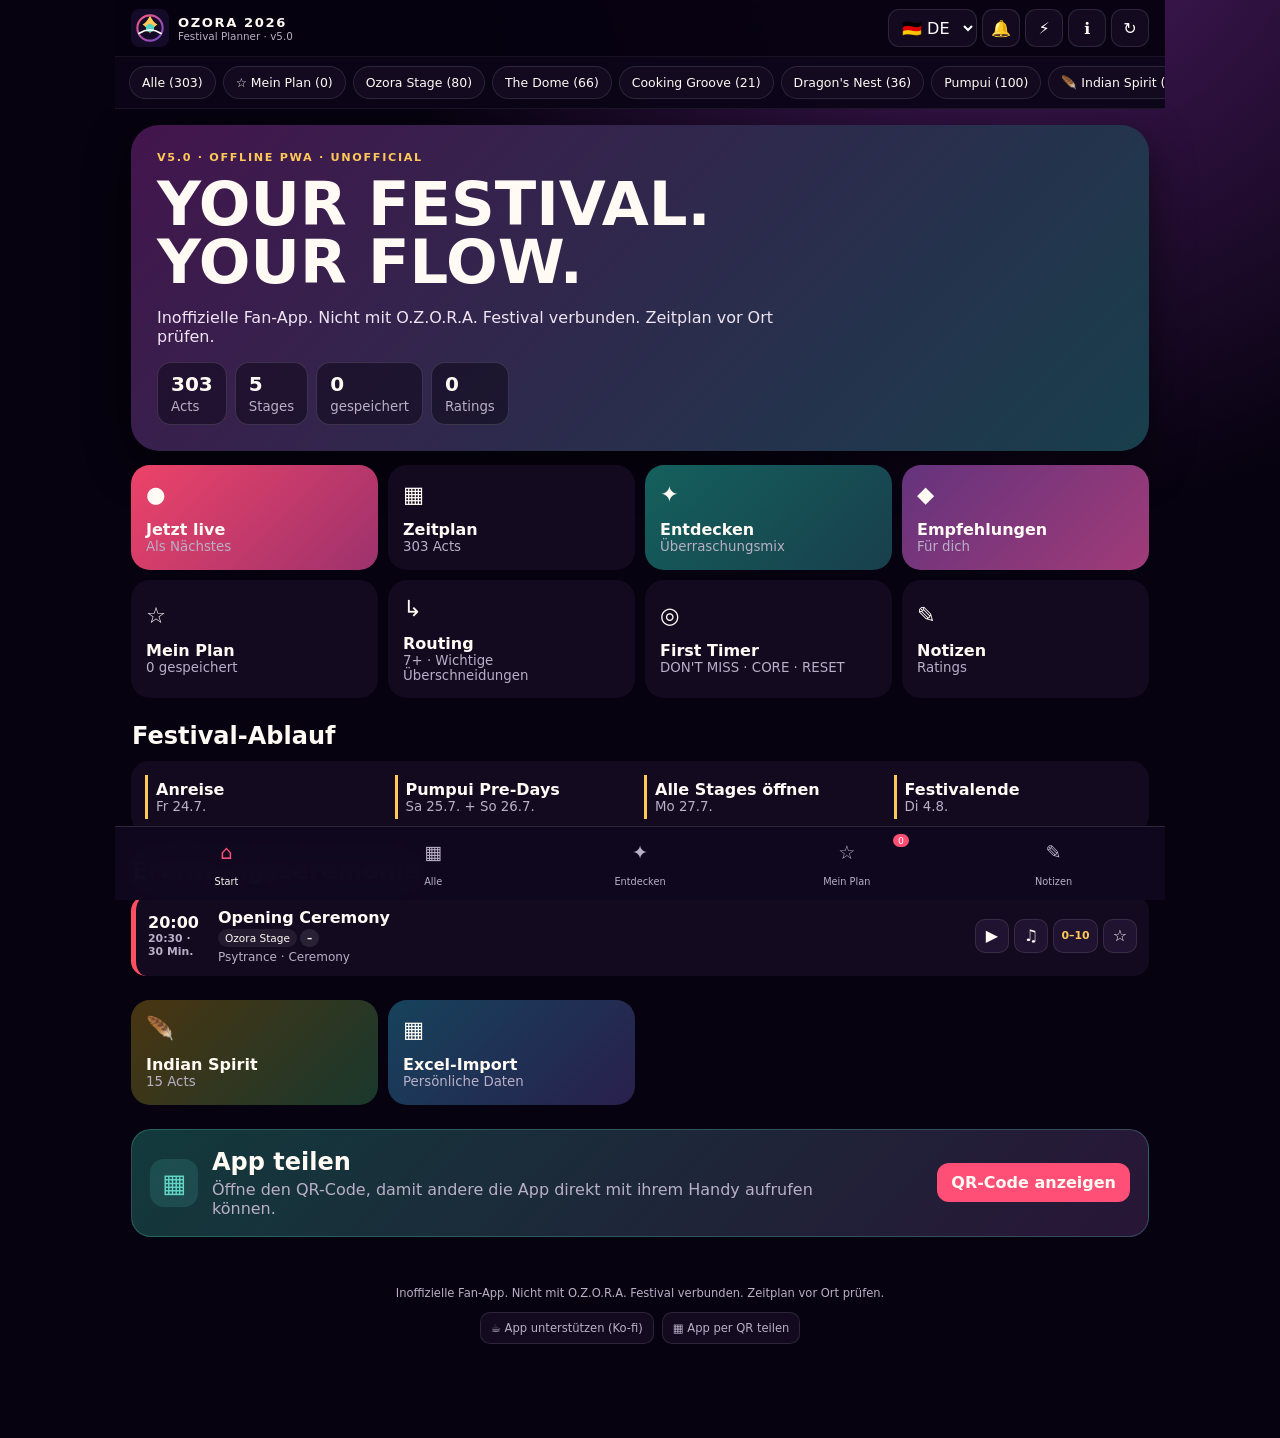
==== commit 8a22bdad: "Add files via upload" ====
--- a/index.html
+++ b/index.html
@@ -8,17 +8,17 @@
   <meta name="apple-mobile-web-app-capable" content="yes">
   <meta name="apple-mobile-web-app-status-bar-style" content="black-translucent">
   <meta name="apple-mobile-web-app-title" content="Ozora 2026">
-  <link rel="manifest" href="manifest.json?v=490">
-  <link rel="icon" href="icon.svg?v=490" type="image/svg+xml">
-  <link rel="apple-touch-icon" href="icon-192.png?v=490">
-  <link rel="stylesheet" href="styles.css?v=490">
-  <link rel="stylesheet" href="artist-profile.css?v=490">
+  <link rel="manifest" href="manifest.json?v=500">
+  <link rel="icon" href="icon.svg?v=500" type="image/svg+xml">
+  <link rel="apple-touch-icon" href="icon-192.png?v=500">
+  <link rel="stylesheet" href="styles.css?v=500">
+  <link rel="stylesheet" href="artist-profile.css?v=500">
   <title>Ozora 2026 Planner</title>
 </head>
 <body>
   <div class="app-shell">
     <header class="topbar">
-      <button class="brand" data-route="home" aria-label="Start"><img src="icon.svg?v=490" alt=""><span><b>OZORA 2026</b><small>Festival Planner · v4.9</small></span></button>
+      <button class="brand" data-route="home" aria-label="Start"><img src="icon.svg?v=500" alt=""><span><b>OZORA 2026</b><small>Festival Planner · v5.0</small></span></button>
       <div class="top-actions">
         <select id="language" aria-label="Sprache"><option value="de">🇩🇪 DE</option><option value="en">🇬🇧 EN</option><option value="es">🇪🇸 ES</option><option value="hu">🇭🇺 HU</option></select>
         <button id="reminderButton" class="icon-button" title="Erinnerungen">🔔</button>
@@ -50,14 +50,14 @@
 
   <dialog id="artistDialog" class="modal"><button class="dialog-close" aria-label="Schließen">×</button><div id="artistContent"></div></dialog>
   <dialog id="infoDialog" class="modal wide"><button class="dialog-close" aria-label="Schließen">×</button><div id="infoContent"></div></dialog>
-  <dialog id="introDialog" class="modal intro-modal"><img src="icon.svg?v=490" alt=""><h1>OZORA 2026</h1><p data-i18n="chooseLanguage">Wähle deine Sprache</p><div class="intro-langs"><button data-lang="de">🇩🇪 Deutsch</button><button data-lang="en">🇬🇧 English</button><button data-lang="es">🇪🇸 Español</button><button data-lang="hu">🇭🇺 Magyar</button></div><button id="introContinue" class="primary" data-i18n="continue">Weiter</button></dialog>
+  <dialog id="introDialog" class="modal intro-modal"><img src="icon.svg?v=500" alt=""><h1>OZORA 2026</h1><p data-i18n="chooseLanguage">Wähle deine Sprache</p><div class="intro-langs"><button data-lang="de">🇩🇪 Deutsch</button><button data-lang="en">🇬🇧 English</button><button data-lang="es">🇪🇸 Español</button><button data-lang="hu">🇭🇺 Magyar</button></div><button id="introContinue" class="primary" data-i18n="continue">Weiter</button></dialog>
   <dialog id="qrDialog" class="modal qr-modal"><button class="dialog-close" aria-label="Schließen">×</button><div id="qrContent"></div></dialog>
   <dialog id="reminderDialog" class="modal"><button class="dialog-close" aria-label="Schließen">×</button><div id="reminderContent"></div></dialog>
   <div id="toast" role="status" aria-live="polite"></div>
 
-  <script src="jszip.min.js?v=490" defer></script>
-  <script src="schedule-data.js?v=490" defer></script>
-  <script src="xlsx-import.js?v=490" defer></script>
-  <script src="app.js?v=490" defer></script>
+  <script src="jszip.min.js?v=500" defer></script>
+  <script src="schedule-data.js?v=500" defer></script>
+  <script src="xlsx-import.js?v=500" defer></script>
+  <script src="app.js?v=500" defer></script>
 </body>
 </html>
--- a/artist-profile.css
+++ b/artist-profile.css
@@ -72,3 +72,14 @@
     grid-template-columns: repeat(4, 1fr);
   }
 }
+
+/* Import preview: recognized, importable and unmatched rows. */
+.import-stats {
+  grid-template-columns: repeat(3, 1fr);
+}
+
+@media (max-width: 620px) {
+  .import-stats {
+    grid-template-columns: 1fr;
+  }
+}
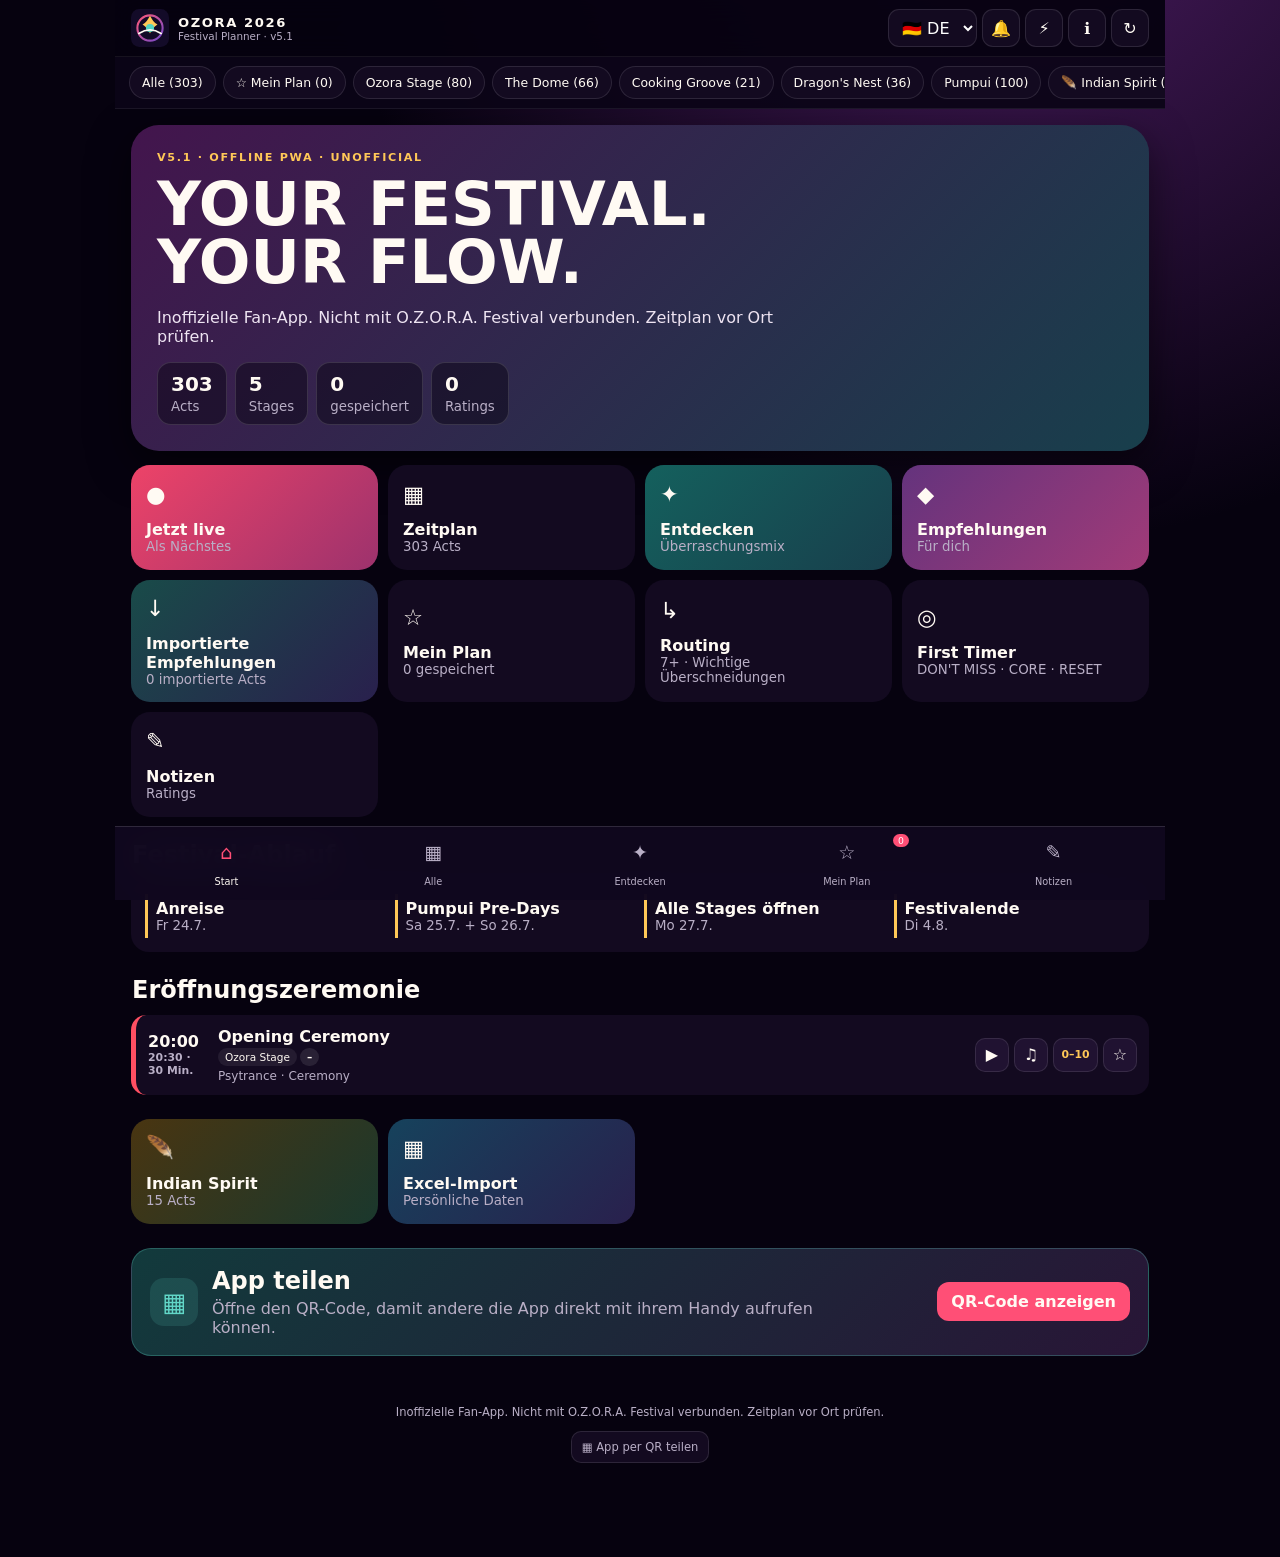
==== commit 25cbb63c: "Add files via upload" ====
--- a/index.html
+++ b/index.html
@@ -8,17 +8,17 @@
   <meta name="apple-mobile-web-app-capable" content="yes">
   <meta name="apple-mobile-web-app-status-bar-style" content="black-translucent">
   <meta name="apple-mobile-web-app-title" content="Ozora 2026">
-  <link rel="manifest" href="manifest.json?v=500">
-  <link rel="icon" href="icon.svg?v=500" type="image/svg+xml">
-  <link rel="apple-touch-icon" href="icon-192.png?v=500">
-  <link rel="stylesheet" href="styles.css?v=500">
-  <link rel="stylesheet" href="artist-profile.css?v=500">
+  <link rel="manifest" href="manifest.json?v=510">
+  <link rel="icon" href="icon.svg?v=510" type="image/svg+xml">
+  <link rel="apple-touch-icon" href="icon-192.png?v=510">
+  <link rel="stylesheet" href="styles.css?v=510">
+  <link rel="stylesheet" href="artist-profile.css?v=510">
   <title>Ozora 2026 Planner</title>
 </head>
 <body>
   <div class="app-shell">
     <header class="topbar">
-      <button class="brand" data-route="home" aria-label="Start"><img src="icon.svg?v=500" alt=""><span><b>OZORA 2026</b><small>Festival Planner · v5.0</small></span></button>
+      <button class="brand" data-route="home" aria-label="Start"><img src="icon.svg?v=510" alt=""><span><b>OZORA 2026</b><small>Festival Planner · v5.1</small></span></button>
       <div class="top-actions">
         <select id="language" aria-label="Sprache"><option value="de">🇩🇪 DE</option><option value="en">🇬🇧 EN</option><option value="es">🇪🇸 ES</option><option value="hu">🇭🇺 HU</option></select>
         <button id="reminderButton" class="icon-button" title="Erinnerungen">🔔</button>
@@ -34,7 +34,6 @@
     <footer>
       <p data-i18n="disclaimer">Inoffizielle Fan-App. Nicht mit O.Z.O.R.A. Festival verbunden.</p>
       <div class="footer-actions">
-        <a id="kofiLink" href="https://ko-fi.com/" target="_blank" rel="noopener" data-i18n="supportApp">☕ App unterstützen (Ko-fi)</a>
         <button id="qrButton" data-i18n="shareApp">▦ App per QR teilen</button>
       </div>
     </footer>
@@ -50,14 +49,14 @@
 
   <dialog id="artistDialog" class="modal"><button class="dialog-close" aria-label="Schließen">×</button><div id="artistContent"></div></dialog>
   <dialog id="infoDialog" class="modal wide"><button class="dialog-close" aria-label="Schließen">×</button><div id="infoContent"></div></dialog>
-  <dialog id="introDialog" class="modal intro-modal"><img src="icon.svg?v=500" alt=""><h1>OZORA 2026</h1><p data-i18n="chooseLanguage">Wähle deine Sprache</p><div class="intro-langs"><button data-lang="de">🇩🇪 Deutsch</button><button data-lang="en">🇬🇧 English</button><button data-lang="es">🇪🇸 Español</button><button data-lang="hu">🇭🇺 Magyar</button></div><button id="introContinue" class="primary" data-i18n="continue">Weiter</button></dialog>
+  <dialog id="introDialog" class="modal intro-modal"><img src="icon.svg?v=510" alt=""><h1>OZORA 2026</h1><p data-i18n="chooseLanguage">Wähle deine Sprache</p><div class="intro-langs"><button data-lang="de">🇩🇪 Deutsch</button><button data-lang="en">🇬🇧 English</button><button data-lang="es">🇪🇸 Español</button><button data-lang="hu">🇭🇺 Magyar</button></div><button id="introContinue" class="primary" data-i18n="continue">Weiter</button></dialog>
   <dialog id="qrDialog" class="modal qr-modal"><button class="dialog-close" aria-label="Schließen">×</button><div id="qrContent"></div></dialog>
   <dialog id="reminderDialog" class="modal"><button class="dialog-close" aria-label="Schließen">×</button><div id="reminderContent"></div></dialog>
   <div id="toast" role="status" aria-live="polite"></div>
 
-  <script src="jszip.min.js?v=500" defer></script>
-  <script src="schedule-data.js?v=500" defer></script>
-  <script src="xlsx-import.js?v=500" defer></script>
-  <script src="app.js?v=500" defer></script>
+  <script src="jszip.min.js?v=510" defer></script>
+  <script src="schedule-data.js?v=510" defer></script>
+  <script src="xlsx-import.js?v=510" defer></script>
+  <script src="app.js?v=510" defer></script>
 </body>
 </html>
--- a/artist-profile.css
+++ b/artist-profile.css
@@ -83,3 +83,30 @@
     grid-template-columns: 1fr;
   }
 }
+
+.imported-tag {
+  border: 1px solid #62d7c855;
+  background: #62d7c81c;
+  color: #86efe1;
+  font-weight: 900;
+}
+
+.imported-quick {
+  background: linear-gradient(135deg, #194b49, #29204d);
+}
+
+.imported-count {
+  display: grid;
+  place-items: center;
+  min-width: 52px;
+  height: 52px;
+  border-radius: 50%;
+  background: #62d7c822;
+  color: #86efe1;
+  font-size: 1.2rem;
+  font-weight: 900;
+}
+
+.imported-item {
+  border-color: #62d7c844;
+}
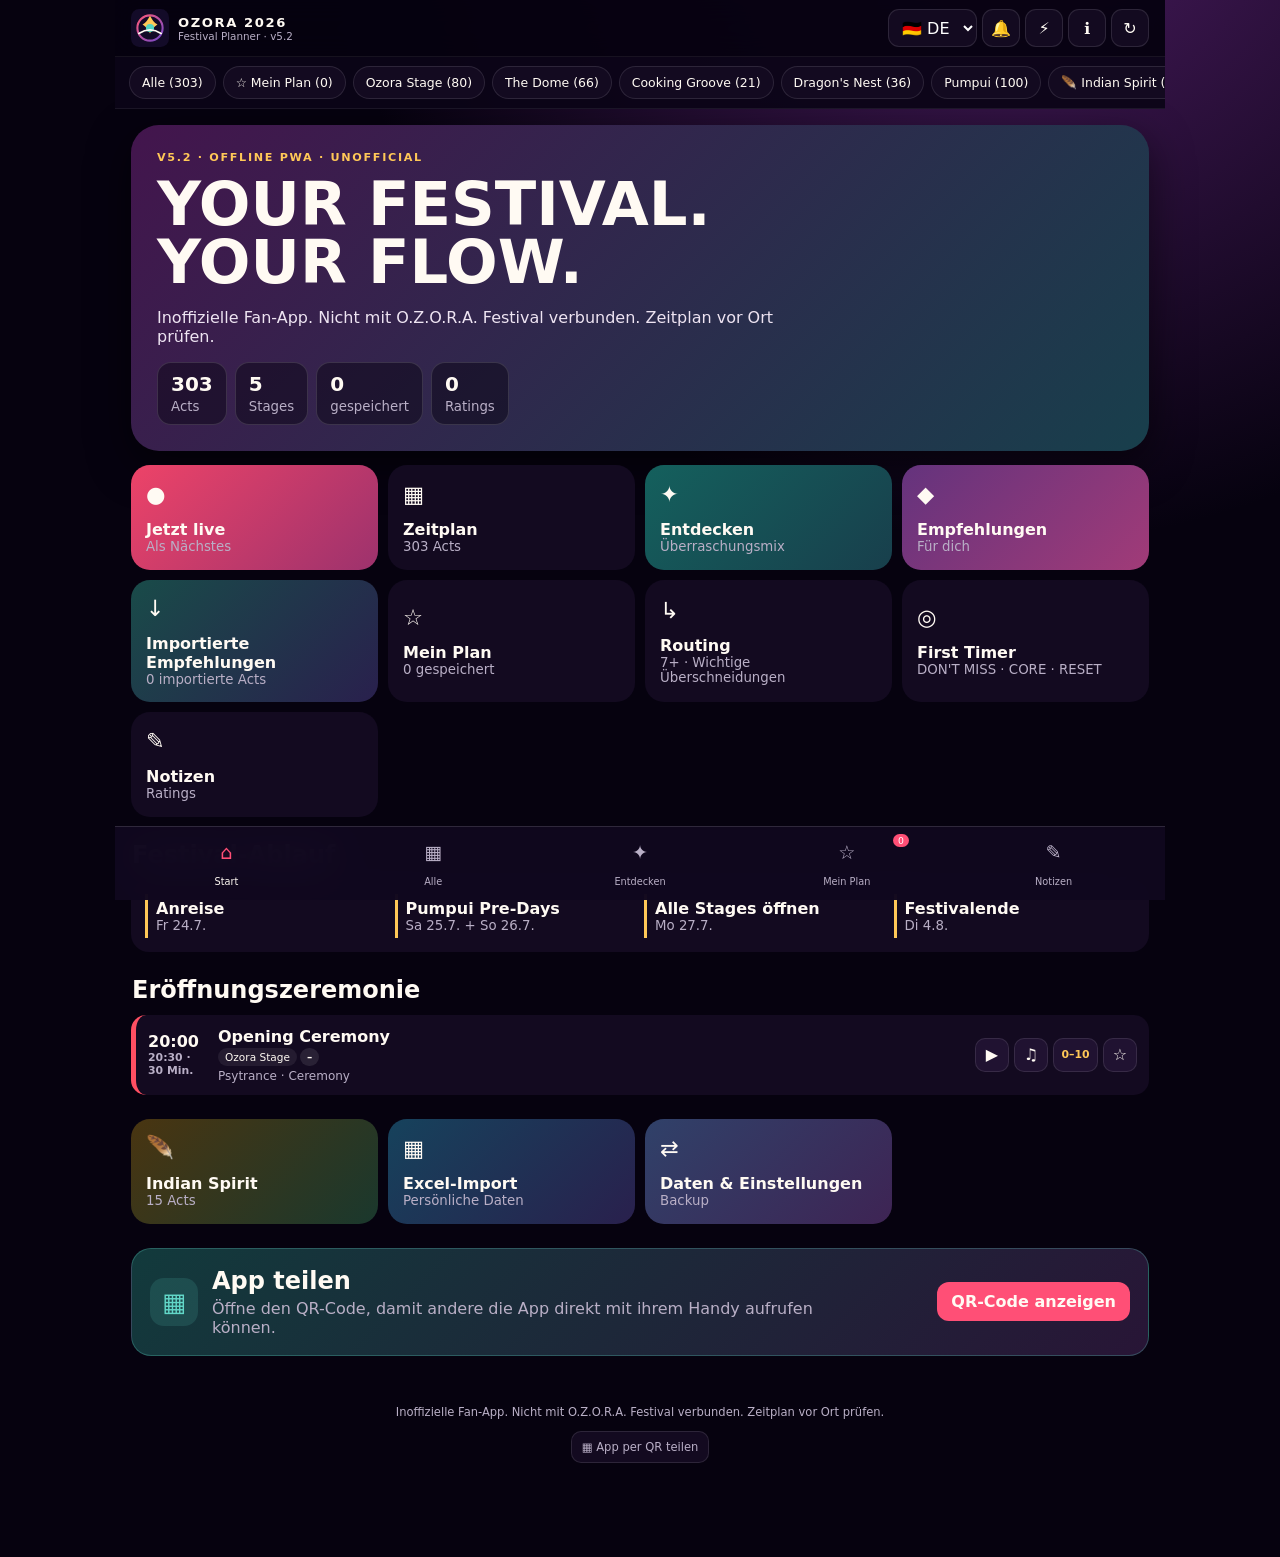
==== commit f471ce7e: "Add files via upload" ====
--- a/index.html
+++ b/index.html
@@ -8,17 +8,17 @@
   <meta name="apple-mobile-web-app-capable" content="yes">
   <meta name="apple-mobile-web-app-status-bar-style" content="black-translucent">
   <meta name="apple-mobile-web-app-title" content="Ozora 2026">
-  <link rel="manifest" href="manifest.json?v=510">
-  <link rel="icon" href="icon.svg?v=510" type="image/svg+xml">
-  <link rel="apple-touch-icon" href="icon-192.png?v=510">
-  <link rel="stylesheet" href="styles.css?v=510">
-  <link rel="stylesheet" href="artist-profile.css?v=510">
+  <link rel="manifest" href="manifest.json?v=520">
+  <link rel="icon" href="icon.svg?v=520" type="image/svg+xml">
+  <link rel="apple-touch-icon" href="icon-192.png?v=520">
+  <link rel="stylesheet" href="styles.css?v=520">
+  <link rel="stylesheet" href="artist-profile.css?v=520">
   <title>Ozora 2026 Planner</title>
 </head>
 <body>
   <div class="app-shell">
     <header class="topbar">
-      <button class="brand" data-route="home" aria-label="Start"><img src="icon.svg?v=510" alt=""><span><b>OZORA 2026</b><small>Festival Planner · v5.1</small></span></button>
+      <button class="brand" data-route="home" aria-label="Start"><img src="icon.svg?v=520" alt=""><span><b>OZORA 2026</b><small>Festival Planner · v5.2</small></span></button>
       <div class="top-actions">
         <select id="language" aria-label="Sprache"><option value="de">🇩🇪 DE</option><option value="en">🇬🇧 EN</option><option value="es">🇪🇸 ES</option><option value="hu">🇭🇺 HU</option></select>
         <button id="reminderButton" class="icon-button" title="Erinnerungen">🔔</button>
@@ -49,14 +49,14 @@
 
   <dialog id="artistDialog" class="modal"><button class="dialog-close" aria-label="Schließen">×</button><div id="artistContent"></div></dialog>
   <dialog id="infoDialog" class="modal wide"><button class="dialog-close" aria-label="Schließen">×</button><div id="infoContent"></div></dialog>
-  <dialog id="introDialog" class="modal intro-modal"><img src="icon.svg?v=510" alt=""><h1>OZORA 2026</h1><p data-i18n="chooseLanguage">Wähle deine Sprache</p><div class="intro-langs"><button data-lang="de">🇩🇪 Deutsch</button><button data-lang="en">🇬🇧 English</button><button data-lang="es">🇪🇸 Español</button><button data-lang="hu">🇭🇺 Magyar</button></div><button id="introContinue" class="primary" data-i18n="continue">Weiter</button></dialog>
+  <dialog id="introDialog" class="modal intro-modal"><img src="icon.svg?v=520" alt=""><h1>OZORA 2026</h1><p data-i18n="chooseLanguage">Wähle deine Sprache</p><div class="intro-langs"><button data-lang="de">🇩🇪 Deutsch</button><button data-lang="en">🇬🇧 English</button><button data-lang="es">🇪🇸 Español</button><button data-lang="hu">🇭🇺 Magyar</button></div><button id="introContinue" class="primary" data-i18n="continue">Weiter</button></dialog>
   <dialog id="qrDialog" class="modal qr-modal"><button class="dialog-close" aria-label="Schließen">×</button><div id="qrContent"></div></dialog>
   <dialog id="reminderDialog" class="modal"><button class="dialog-close" aria-label="Schließen">×</button><div id="reminderContent"></div></dialog>
   <div id="toast" role="status" aria-live="polite"></div>
 
-  <script src="jszip.min.js?v=510" defer></script>
-  <script src="schedule-data.js?v=510" defer></script>
-  <script src="xlsx-import.js?v=510" defer></script>
-  <script src="app.js?v=510" defer></script>
+  <script src="jszip.min.js?v=520" defer></script>
+  <script src="schedule-data.js?v=520" defer></script>
+  <script src="xlsx-import.js?v=520" defer></script>
+  <script src="app.js?v=520" defer></script>
 </body>
 </html>
--- a/artist-profile.css
+++ b/artist-profile.css
@@ -110,3 +110,81 @@
 .imported-item {
   border-color: #62d7c844;
 }
+
+.backup-quick {
+  background: linear-gradient(135deg, #304169, #3e2454);
+}
+
+.backup-grid {
+  display: grid;
+  grid-template-columns: 1fr 1fr;
+  gap: 12px;
+}
+
+.backup-card {
+  display: grid;
+  grid-template-columns: auto 1fr;
+  align-items: center;
+  gap: 14px;
+  padding: 18px;
+  border: 1px solid #ffffff18;
+  border-radius: 20px;
+  background: var(--surface);
+}
+
+.backup-card h2,
+.backup-card p {
+  margin: 0 0 6px;
+}
+
+.backup-card p {
+  color: var(--muted);
+}
+
+.backup-card > .primary,
+.backup-card > .file-button {
+  grid-column: 1 / -1;
+  width: 100%;
+}
+
+.backup-icon {
+  display: grid;
+  place-items: center;
+  width: 58px;
+  height: 58px;
+  border-radius: 16px;
+  background: #62d7c820;
+  color: #86efe1;
+  font-size: 1.5rem;
+  font-weight: 900;
+}
+
+.backup-stats {
+  display: grid;
+  grid-template-columns: repeat(auto-fit, minmax(135px, 1fr));
+  gap: 9px;
+  margin: 12px 0;
+}
+
+.backup-stats span {
+  display: flex;
+  flex-direction: column;
+  min-width: 0;
+  padding: 12px;
+  border-radius: 14px;
+  background: var(--surface2);
+  color: var(--muted);
+}
+
+.backup-stats b {
+  overflow-wrap: anywhere;
+  color: var(--text);
+  font-size: 1.25rem;
+}
+
+@media (max-width: 620px) {
+  .backup-grid,
+  .backup-stats {
+    grid-template-columns: 1fr;
+  }
+}
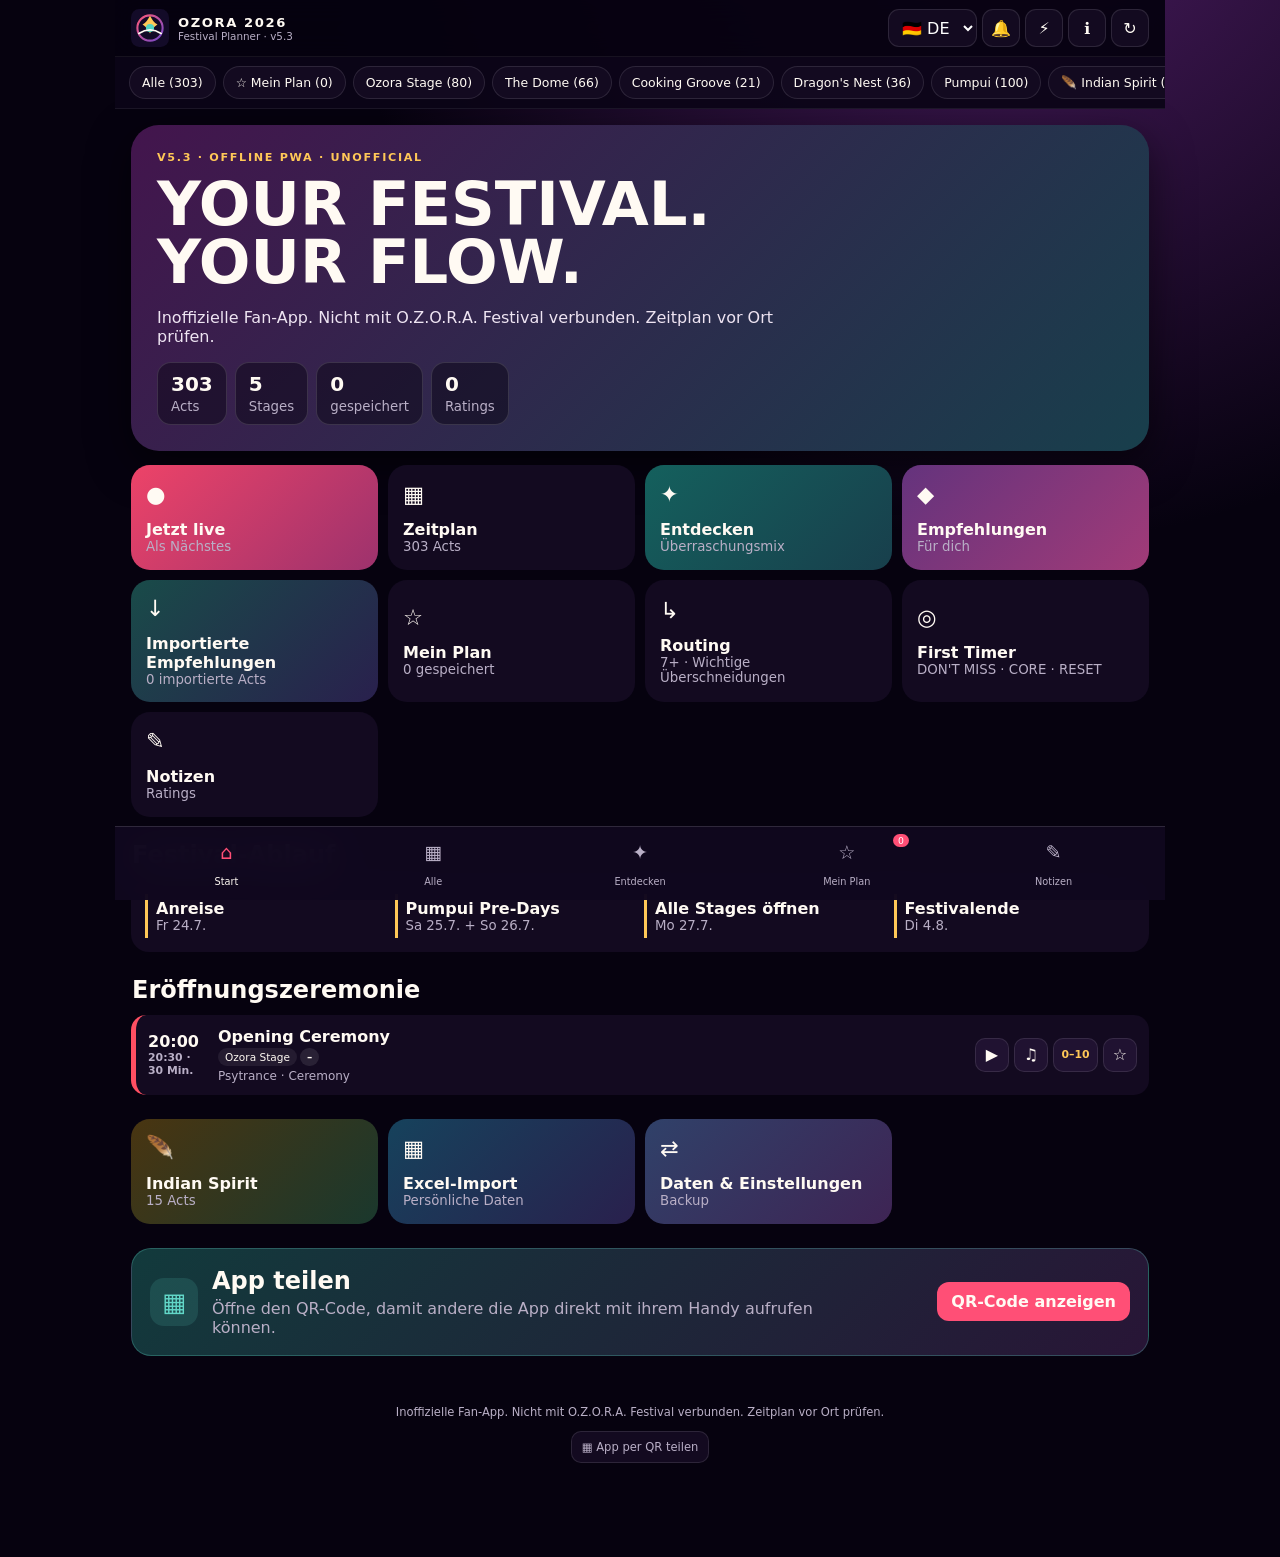
==== commit 4024cd65: "Add files via upload" ====
--- a/index.html
+++ b/index.html
@@ -8,17 +8,17 @@
   <meta name="apple-mobile-web-app-capable" content="yes">
   <meta name="apple-mobile-web-app-status-bar-style" content="black-translucent">
   <meta name="apple-mobile-web-app-title" content="Ozora 2026">
-  <link rel="manifest" href="manifest.json?v=520">
-  <link rel="icon" href="icon.svg?v=520" type="image/svg+xml">
-  <link rel="apple-touch-icon" href="icon-192.png?v=520">
-  <link rel="stylesheet" href="styles.css?v=520">
-  <link rel="stylesheet" href="artist-profile.css?v=520">
+  <link rel="manifest" href="manifest.json?v=530">
+  <link rel="icon" href="icon.svg?v=530" type="image/svg+xml">
+  <link rel="apple-touch-icon" href="icon-192.png?v=530">
+  <link rel="stylesheet" href="styles.css?v=530">
+  <link rel="stylesheet" href="artist-profile.css?v=530">
   <title>Ozora 2026 Planner</title>
 </head>
 <body>
   <div class="app-shell">
     <header class="topbar">
-      <button class="brand" data-route="home" aria-label="Start"><img src="icon.svg?v=520" alt=""><span><b>OZORA 2026</b><small>Festival Planner · v5.2</small></span></button>
+      <button class="brand" data-route="home" aria-label="Start"><img src="icon.svg?v=530" alt=""><span><b>OZORA 2026</b><small>Festival Planner · v5.3</small></span></button>
       <div class="top-actions">
         <select id="language" aria-label="Sprache"><option value="de">🇩🇪 DE</option><option value="en">🇬🇧 EN</option><option value="es">🇪🇸 ES</option><option value="hu">🇭🇺 HU</option></select>
         <button id="reminderButton" class="icon-button" title="Erinnerungen">🔔</button>
@@ -49,14 +49,14 @@
 
   <dialog id="artistDialog" class="modal"><button class="dialog-close" aria-label="Schließen">×</button><div id="artistContent"></div></dialog>
   <dialog id="infoDialog" class="modal wide"><button class="dialog-close" aria-label="Schließen">×</button><div id="infoContent"></div></dialog>
-  <dialog id="introDialog" class="modal intro-modal"><img src="icon.svg?v=520" alt=""><h1>OZORA 2026</h1><p data-i18n="chooseLanguage">Wähle deine Sprache</p><div class="intro-langs"><button data-lang="de">🇩🇪 Deutsch</button><button data-lang="en">🇬🇧 English</button><button data-lang="es">🇪🇸 Español</button><button data-lang="hu">🇭🇺 Magyar</button></div><button id="introContinue" class="primary" data-i18n="continue">Weiter</button></dialog>
+  <dialog id="introDialog" class="modal intro-modal"><img src="icon.svg?v=530" alt=""><h1>OZORA 2026</h1><p data-i18n="chooseLanguage">Wähle deine Sprache</p><div class="intro-langs"><button data-lang="de">🇩🇪 Deutsch</button><button data-lang="en">🇬🇧 English</button><button data-lang="es">🇪🇸 Español</button><button data-lang="hu">🇭🇺 Magyar</button></div><button id="introContinue" class="primary" data-i18n="continue">Weiter</button></dialog>
   <dialog id="qrDialog" class="modal qr-modal"><button class="dialog-close" aria-label="Schließen">×</button><div id="qrContent"></div></dialog>
   <dialog id="reminderDialog" class="modal"><button class="dialog-close" aria-label="Schließen">×</button><div id="reminderContent"></div></dialog>
   <div id="toast" role="status" aria-live="polite"></div>
 
-  <script src="jszip.min.js?v=520" defer></script>
-  <script src="schedule-data.js?v=520" defer></script>
-  <script src="xlsx-import.js?v=520" defer></script>
-  <script src="app.js?v=520" defer></script>
+  <script src="jszip.min.js?v=530" defer></script>
+  <script src="schedule-data.js?v=530" defer></script>
+  <script src="xlsx-import.js?v=530" defer></script>
+  <script src="app.js?v=530" defer></script>
 </body>
 </html>
--- a/artist-profile.css
+++ b/artist-profile.css
@@ -182,6 +182,49 @@
   font-size: 1.25rem;
 }
 
+.backup-current {
+  grid-column: 1 / -1;
+  padding: 13px;
+  border: 1px solid #62d7c844;
+  border-radius: 15px;
+  background: #62d7c812;
+}
+
+.backup-current > b,
+.backup-current small {
+  display: block;
+}
+
+.backup-current > div {
+  display: grid;
+  grid-template-columns: 1fr 1fr;
+  gap: 8px;
+  margin: 9px 0;
+}
+
+.backup-current span {
+  display: flex;
+  flex-direction: column;
+  padding: 9px;
+  border-radius: 11px;
+  background: var(--surface2);
+  color: var(--muted);
+}
+
+.backup-current strong {
+  color: var(--text);
+  font-size: 1.3rem;
+}
+
+.backup-current small {
+  color: var(--muted);
+}
+
+.backup-restore {
+  width: 100%;
+  margin-bottom: 4px;
+}
+
 @media (max-width: 620px) {
   .backup-grid,
   .backup-stats {
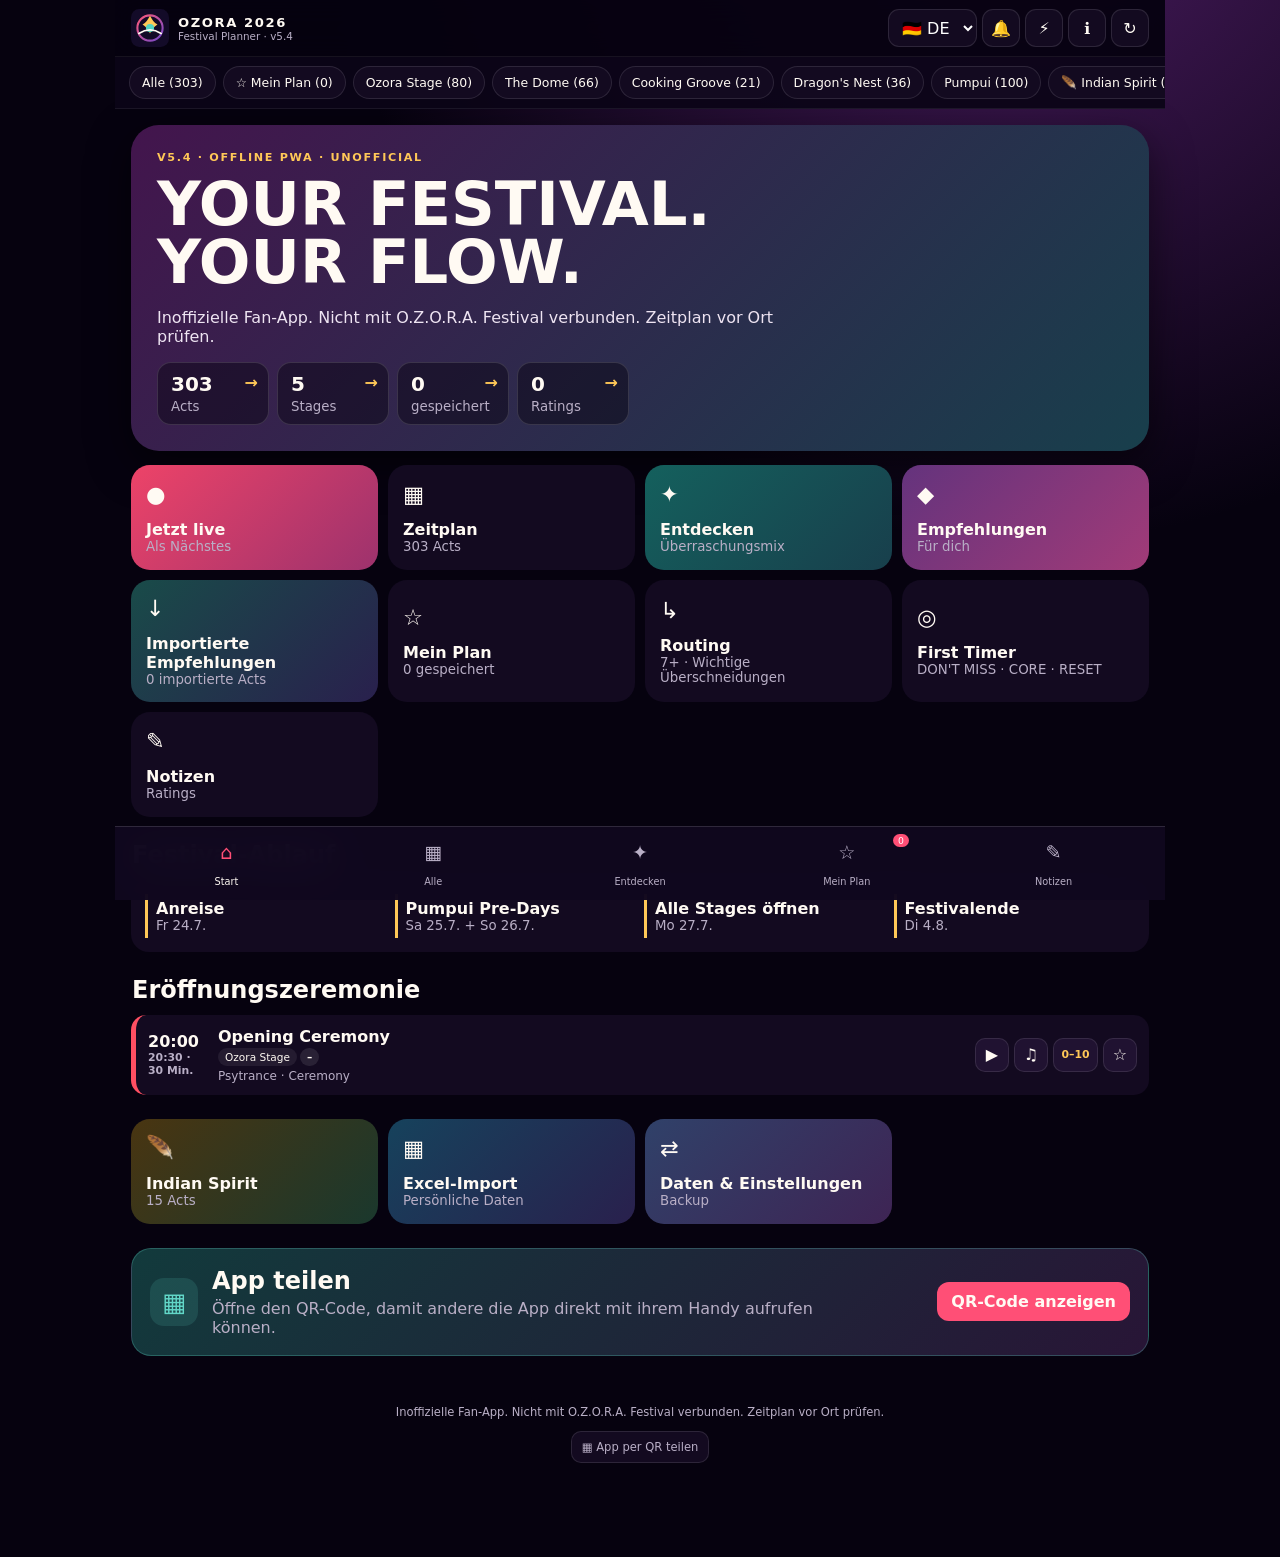
==== commit c74f8c19: "Add files via upload" ====
--- a/index.html
+++ b/index.html
@@ -8,17 +8,17 @@
   <meta name="apple-mobile-web-app-capable" content="yes">
   <meta name="apple-mobile-web-app-status-bar-style" content="black-translucent">
   <meta name="apple-mobile-web-app-title" content="Ozora 2026">
-  <link rel="manifest" href="manifest.json?v=530">
-  <link rel="icon" href="icon.svg?v=530" type="image/svg+xml">
-  <link rel="apple-touch-icon" href="icon-192.png?v=530">
-  <link rel="stylesheet" href="styles.css?v=530">
-  <link rel="stylesheet" href="artist-profile.css?v=530">
+  <link rel="manifest" href="manifest.json?v=540">
+  <link rel="icon" href="icon.svg?v=540" type="image/svg+xml">
+  <link rel="apple-touch-icon" href="icon-192.png?v=540">
+  <link rel="stylesheet" href="styles.css?v=540">
+  <link rel="stylesheet" href="artist-profile.css?v=540">
   <title>Ozora 2026 Planner</title>
 </head>
 <body>
   <div class="app-shell">
     <header class="topbar">
-      <button class="brand" data-route="home" aria-label="Start"><img src="icon.svg?v=530" alt=""><span><b>OZORA 2026</b><small>Festival Planner · v5.3</small></span></button>
+      <button class="brand" data-route="home" aria-label="Start"><img src="icon.svg?v=540" alt=""><span><b>OZORA 2026</b><small>Festival Planner · v5.4</small></span></button>
       <div class="top-actions">
         <select id="language" aria-label="Sprache"><option value="de">🇩🇪 DE</option><option value="en">🇬🇧 EN</option><option value="es">🇪🇸 ES</option><option value="hu">🇭🇺 HU</option></select>
         <button id="reminderButton" class="icon-button" title="Erinnerungen">🔔</button>
@@ -49,14 +49,14 @@
 
   <dialog id="artistDialog" class="modal"><button class="dialog-close" aria-label="Schließen">×</button><div id="artistContent"></div></dialog>
   <dialog id="infoDialog" class="modal wide"><button class="dialog-close" aria-label="Schließen">×</button><div id="infoContent"></div></dialog>
-  <dialog id="introDialog" class="modal intro-modal"><img src="icon.svg?v=530" alt=""><h1>OZORA 2026</h1><p data-i18n="chooseLanguage">Wähle deine Sprache</p><div class="intro-langs"><button data-lang="de">🇩🇪 Deutsch</button><button data-lang="en">🇬🇧 English</button><button data-lang="es">🇪🇸 Español</button><button data-lang="hu">🇭🇺 Magyar</button></div><button id="introContinue" class="primary" data-i18n="continue">Weiter</button></dialog>
+  <dialog id="introDialog" class="modal intro-modal"><img src="icon.svg?v=540" alt=""><h1>OZORA 2026</h1><p data-i18n="chooseLanguage">Wähle deine Sprache</p><div class="intro-langs"><button data-lang="de">🇩🇪 Deutsch</button><button data-lang="en">🇬🇧 English</button><button data-lang="es">🇪🇸 Español</button><button data-lang="hu">🇭🇺 Magyar</button></div><button id="introContinue" class="primary" data-i18n="continue">Weiter</button></dialog>
   <dialog id="qrDialog" class="modal qr-modal"><button class="dialog-close" aria-label="Schließen">×</button><div id="qrContent"></div></dialog>
   <dialog id="reminderDialog" class="modal"><button class="dialog-close" aria-label="Schließen">×</button><div id="reminderContent"></div></dialog>
   <div id="toast" role="status" aria-live="polite"></div>
 
-  <script src="jszip.min.js?v=530" defer></script>
-  <script src="schedule-data.js?v=530" defer></script>
-  <script src="xlsx-import.js?v=530" defer></script>
-  <script src="app.js?v=530" defer></script>
+  <script src="jszip.min.js?v=540" defer></script>
+  <script src="schedule-data.js?v=540" defer></script>
+  <script src="xlsx-import.js?v=540" defer></script>
+  <script src="app.js?v=540" defer></script>
 </body>
 </html>
--- a/artist-profile.css
+++ b/artist-profile.css
@@ -231,3 +231,93 @@
     grid-template-columns: 1fr;
   }
 }
+
+/* v5.4: interactive home statistics and editable stage overview */
+.stats .stat-button {
+  position: relative;
+  min-width: 112px;
+  color: var(--text);
+  text-align: left;
+  transition: transform .16s ease, border-color .16s ease, background .16s ease;
+}
+
+.stats .stat-button span {
+  position: absolute;
+  top: 10px;
+  right: 10px;
+  color: var(--gold);
+  font-weight: 900;
+}
+
+.stats .stat-button:hover,
+.stats .stat-button:focus-visible {
+  transform: translateY(-2px);
+  border-color: #ffffff66;
+  background: #070311b5;
+  outline: none;
+}
+
+.stage-overview {
+  display: grid;
+  grid-template-columns: repeat(2, minmax(0, 1fr));
+  gap: 12px;
+}
+
+.stage-overview-card {
+  display: grid;
+  grid-template-columns: 12px 1fr auto;
+  gap: 14px;
+  align-items: center;
+  min-height: 96px;
+  padding: 18px;
+  border: 1px solid #ffffff1c;
+  border-left: 5px solid var(--stage);
+  border-radius: 19px;
+  background: linear-gradient(120deg, color-mix(in srgb, var(--stage) 17%, var(--surface)), var(--surface));
+  color: var(--text);
+  text-align: left;
+}
+
+.stage-overview-card:hover,
+.stage-overview-card:focus-visible {
+  border-color: var(--stage);
+  outline: none;
+}
+
+.stage-overview-card span:nth-child(2),
+.stage-overview-card strong,
+.stage-overview-card small {
+  display: block;
+}
+
+.stage-overview-card strong {
+  font-size: 1.05rem;
+}
+
+.stage-overview-card small {
+  margin-top: 4px;
+  color: var(--muted);
+}
+
+.stage-overview-card > b {
+  color: var(--stage);
+  font-size: 1.35rem;
+}
+
+.stage-overview-dot {
+  width: 12px;
+  height: 12px;
+  border-radius: 50%;
+  background: var(--stage);
+  box-shadow: 0 0 18px var(--stage);
+}
+
+@media (max-width: 620px) {
+  .stats .stat-button {
+    flex: 1 1 calc(50% - 8px);
+  }
+
+  .stage-overview {
+    grid-template-columns: 1fr;
+  }
+}
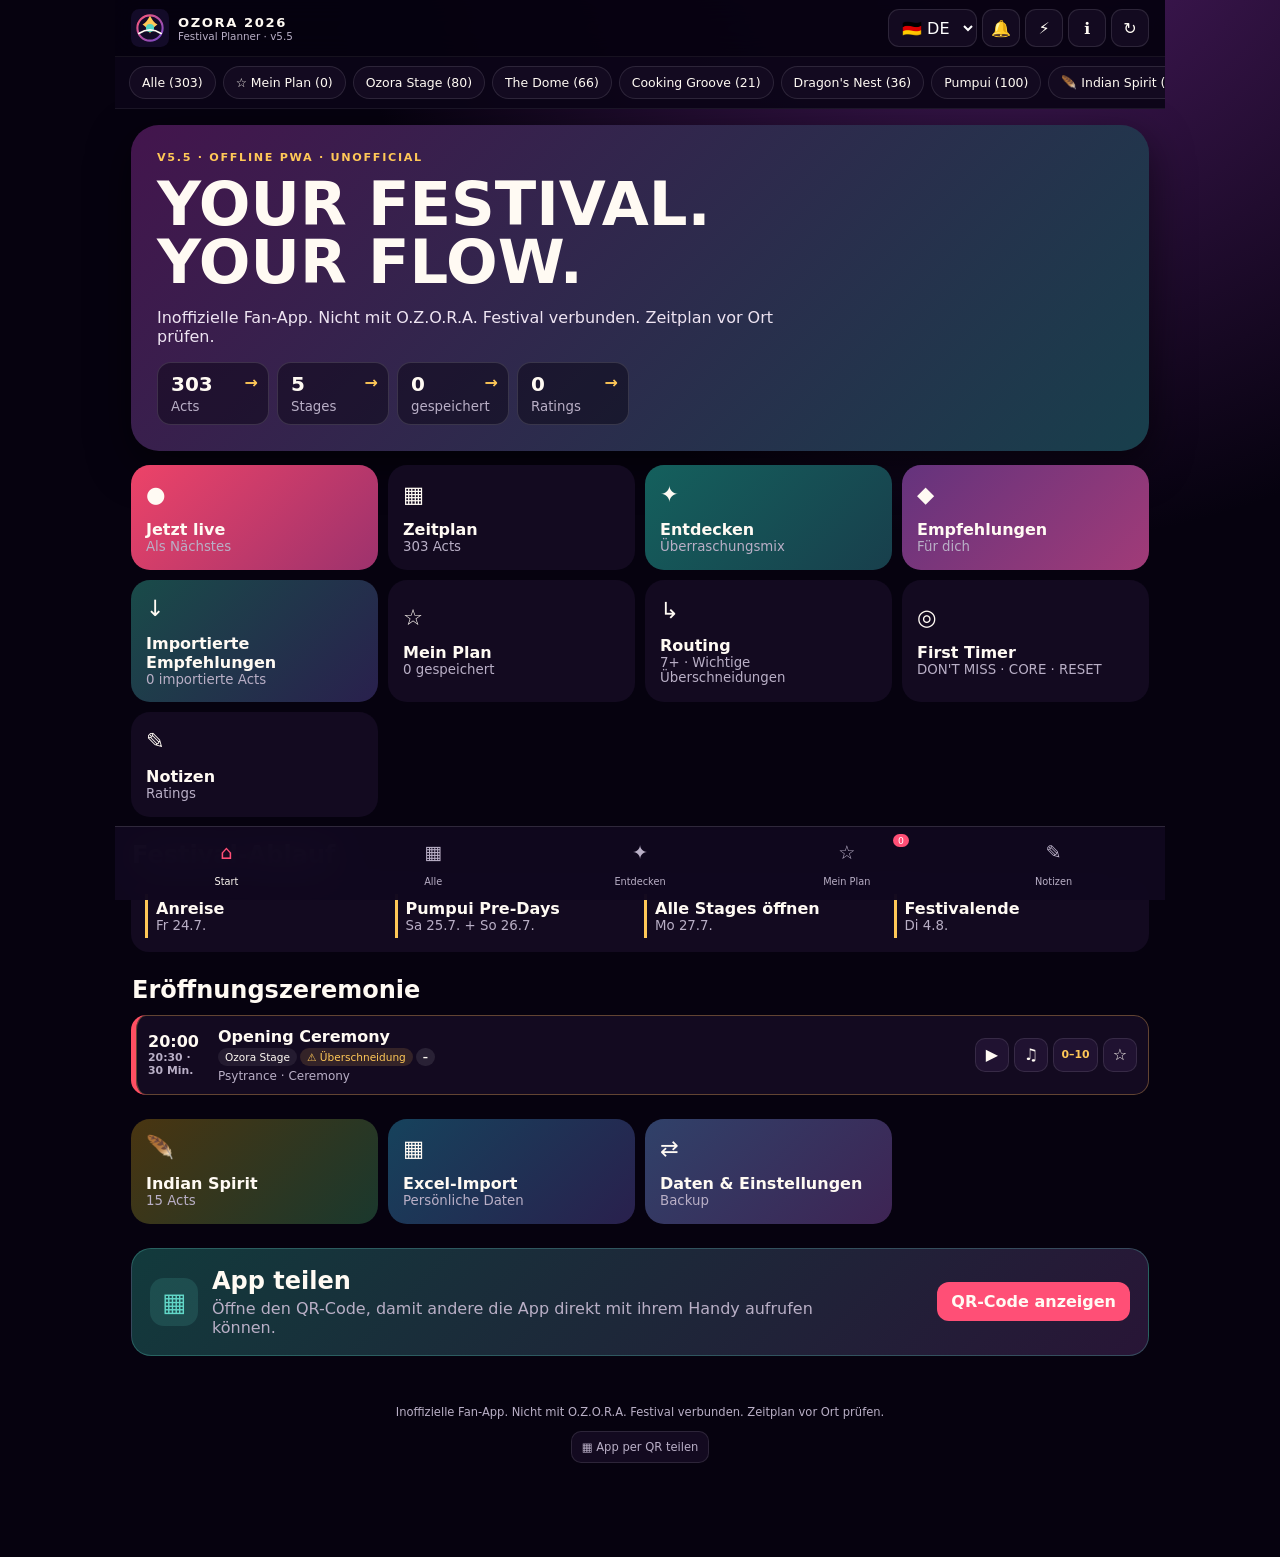
==== commit 80400c17: "Add files via upload" ====
--- a/index.html
+++ b/index.html
@@ -8,17 +8,17 @@
   <meta name="apple-mobile-web-app-capable" content="yes">
   <meta name="apple-mobile-web-app-status-bar-style" content="black-translucent">
   <meta name="apple-mobile-web-app-title" content="Ozora 2026">
-  <link rel="manifest" href="manifest.json?v=540">
-  <link rel="icon" href="icon.svg?v=540" type="image/svg+xml">
-  <link rel="apple-touch-icon" href="icon-192.png?v=540">
-  <link rel="stylesheet" href="styles.css?v=540">
-  <link rel="stylesheet" href="artist-profile.css?v=540">
+  <link rel="manifest" href="manifest.json?v=550">
+  <link rel="icon" href="icon.svg?v=550" type="image/svg+xml">
+  <link rel="apple-touch-icon" href="icon-192.png?v=550">
+  <link rel="stylesheet" href="styles.css?v=550">
+  <link rel="stylesheet" href="artist-profile.css?v=550">
   <title>Ozora 2026 Planner</title>
 </head>
 <body>
   <div class="app-shell">
     <header class="topbar">
-      <button class="brand" data-route="home" aria-label="Start"><img src="icon.svg?v=540" alt=""><span><b>OZORA 2026</b><small>Festival Planner · v5.4</small></span></button>
+      <button class="brand" data-route="home" aria-label="Start"><img src="icon.svg?v=550" alt=""><span><b>OZORA 2026</b><small>Festival Planner · v5.5</small></span></button>
       <div class="top-actions">
         <select id="language" aria-label="Sprache"><option value="de">🇩🇪 DE</option><option value="en">🇬🇧 EN</option><option value="es">🇪🇸 ES</option><option value="hu">🇭🇺 HU</option></select>
         <button id="reminderButton" class="icon-button" title="Erinnerungen">🔔</button>
@@ -49,14 +49,14 @@
 
   <dialog id="artistDialog" class="modal"><button class="dialog-close" aria-label="Schließen">×</button><div id="artistContent"></div></dialog>
   <dialog id="infoDialog" class="modal wide"><button class="dialog-close" aria-label="Schließen">×</button><div id="infoContent"></div></dialog>
-  <dialog id="introDialog" class="modal intro-modal"><img src="icon.svg?v=540" alt=""><h1>OZORA 2026</h1><p data-i18n="chooseLanguage">Wähle deine Sprache</p><div class="intro-langs"><button data-lang="de">🇩🇪 Deutsch</button><button data-lang="en">🇬🇧 English</button><button data-lang="es">🇪🇸 Español</button><button data-lang="hu">🇭🇺 Magyar</button></div><button id="introContinue" class="primary" data-i18n="continue">Weiter</button></dialog>
+  <dialog id="introDialog" class="modal intro-modal"><img src="icon.svg?v=550" alt=""><h1>OZORA 2026</h1><p data-i18n="chooseLanguage">Wähle deine Sprache</p><div class="intro-langs"><button data-lang="de">🇩🇪 Deutsch</button><button data-lang="en">🇬🇧 English</button><button data-lang="es">🇪🇸 Español</button><button data-lang="hu">🇭🇺 Magyar</button></div><button id="introContinue" class="primary" data-i18n="continue">Weiter</button></dialog>
   <dialog id="qrDialog" class="modal qr-modal"><button class="dialog-close" aria-label="Schließen">×</button><div id="qrContent"></div></dialog>
   <dialog id="reminderDialog" class="modal"><button class="dialog-close" aria-label="Schließen">×</button><div id="reminderContent"></div></dialog>
   <div id="toast" role="status" aria-live="polite"></div>
 
-  <script src="jszip.min.js?v=540" defer></script>
-  <script src="schedule-data.js?v=540" defer></script>
-  <script src="xlsx-import.js?v=540" defer></script>
-  <script src="app.js?v=540" defer></script>
+  <script src="jszip.min.js?v=550" defer></script>
+  <script src="schedule-data.js?v=550" defer></script>
+  <script src="xlsx-import.js?v=550" defer></script>
+  <script src="app.js?v=550" defer></script>
 </body>
 </html>
--- a/artist-profile.css
+++ b/artist-profile.css
@@ -321,3 +321,170 @@
     grid-template-columns: 1fr;
   }
 }
+
+/* v5.5: Now jump, plan conflicts and chronological day view */
+.now-button {
+  flex: 0 0 auto;
+  min-width: 92px;
+  box-shadow: 0 8px 24px #ff4f7633;
+}
+
+.act-card.now-target {
+  animation: now-pulse 1.15s ease-in-out 2;
+  outline: 2px solid var(--gold);
+  outline-offset: 3px;
+}
+
+@keyframes now-pulse {
+  50% {
+    box-shadow: 0 0 0 9px #ffc85722, 0 16px 36px #0008;
+    transform: translateY(-2px);
+  }
+}
+
+.plan-view-tools {
+  display: grid;
+  gap: 9px;
+  margin: 0 0 14px;
+  padding: 13px;
+  border: 1px solid #ffffff1c;
+  border-radius: 16px;
+  background: var(--surface);
+}
+
+.plan-view-tools > span {
+  color: var(--muted);
+  font-size: .76rem;
+  font-weight: 800;
+  letter-spacing: .08em;
+  text-transform: uppercase;
+}
+
+.plan-conflicts {
+  margin-bottom: 18px;
+  overflow: hidden;
+  border: 1px solid #ffb65766;
+  border-radius: 18px;
+  background: linear-gradient(135deg, #32191d, #211124);
+}
+
+.plan-conflict-head {
+  display: grid;
+  grid-template-columns: auto 1fr auto;
+  gap: 12px;
+  align-items: center;
+  padding: 15px;
+}
+
+.plan-conflict-head > span {
+  display: grid;
+  width: 42px;
+  height: 42px;
+  place-items: center;
+  border-radius: 13px;
+  background: #ffb65720;
+  font-size: 1.35rem;
+}
+
+.plan-conflict-head h2,
+.plan-conflict-head p {
+  margin: 0;
+}
+
+.plan-conflict-head p {
+  margin-top: 3px;
+  color: var(--muted);
+  font-size: .78rem;
+}
+
+.plan-conflict-head > b {
+  display: grid;
+  min-width: 34px;
+  height: 34px;
+  place-items: center;
+  border-radius: 999px;
+  background: var(--gold);
+  color: #241401;
+}
+
+.plan-conflict-list {
+  display: grid;
+  gap: 1px;
+  background: #ffffff12;
+}
+
+.plan-conflict-list article {
+  display: grid;
+  gap: 4px;
+  padding: 12px 15px;
+  background: #160b1e;
+}
+
+.plan-conflict-list strong {
+  color: var(--gold);
+  font-size: .78rem;
+}
+
+.plan-conflict-list span {
+  overflow-wrap: anywhere;
+  color: var(--muted);
+  font-size: .76rem;
+}
+
+.act-card.conflict-act {
+  box-shadow: inset 0 0 0 1px #ffb65755;
+}
+
+.conflict-tag {
+  background: #ffb65724;
+  color: var(--gold);
+}
+
+.plan-gap {
+  position: relative;
+  display: grid;
+  min-height: 44px;
+  place-items: center;
+  color: #86efe1;
+  font-size: .75rem;
+}
+
+.plan-gap::before {
+  position: absolute;
+  top: 0;
+  bottom: 0;
+  left: 26px;
+  width: 1px;
+  background: #62d7c855;
+  content: '';
+}
+
+.plan-gap span {
+  position: relative;
+  z-index: 1;
+  padding: 6px 11px;
+  border: 1px solid #62d7c844;
+  border-radius: 999px;
+  background: #0b171b;
+}
+
+@media (max-width: 620px) {
+  .plan-conflict-head {
+    grid-template-columns: auto 1fr auto;
+    padding: 12px;
+  }
+
+  .plan-conflict-head > span {
+    width: 36px;
+    height: 36px;
+  }
+
+  .plan-conflict-head h2 {
+    font-size: 1rem;
+  }
+
+  .now-button {
+    min-width: 82px;
+    padding-inline: 11px;
+  }
+}
